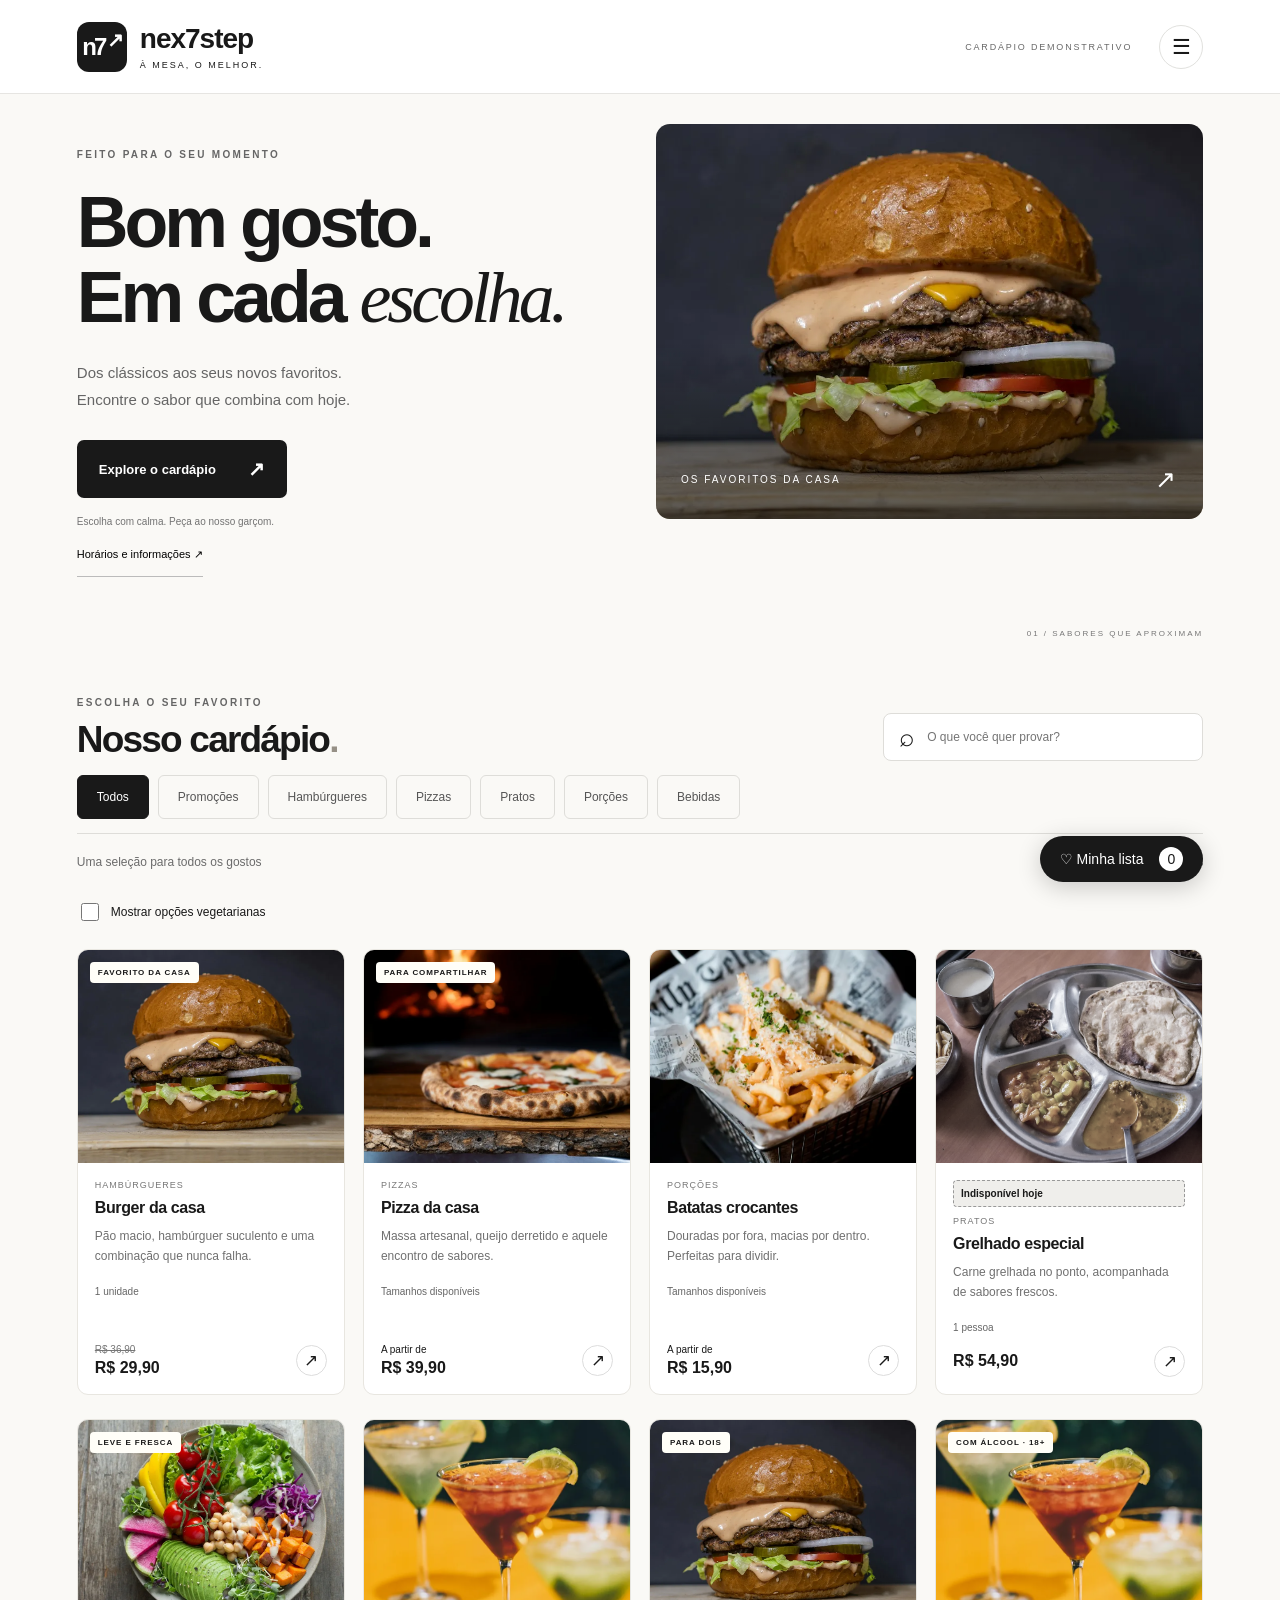
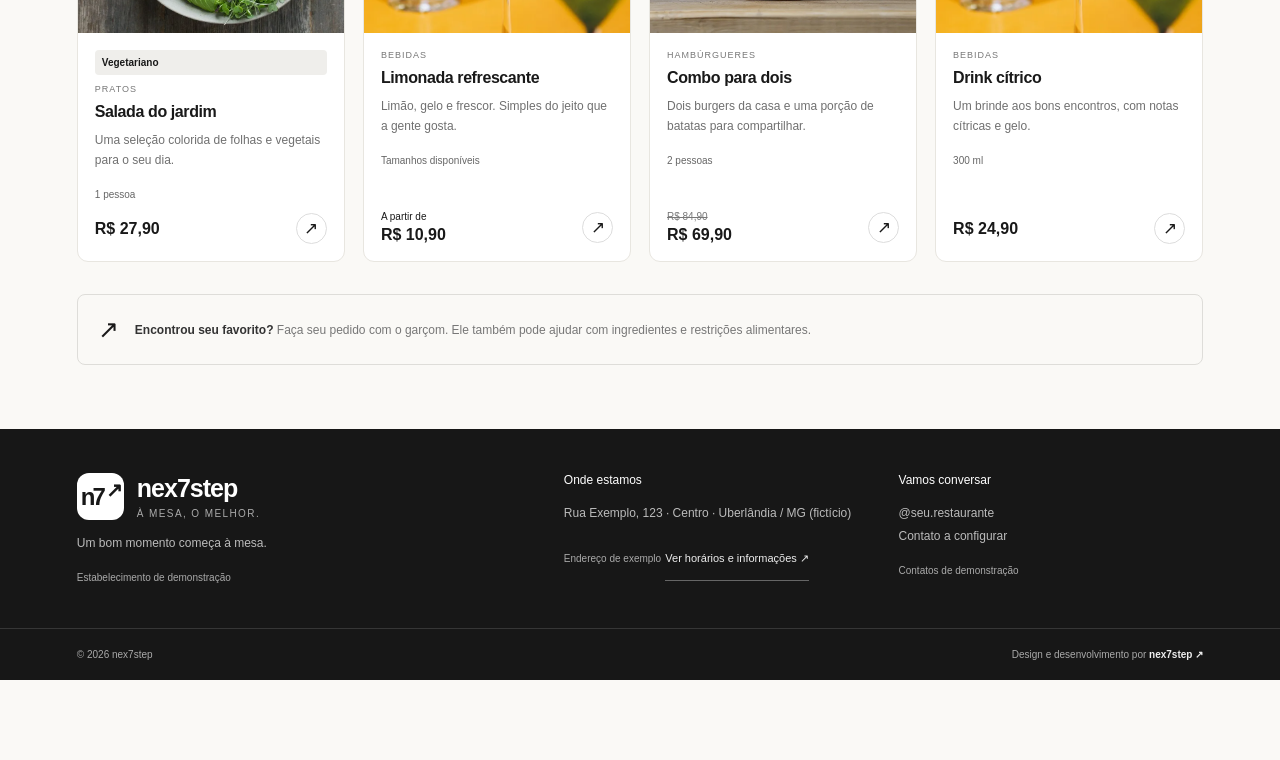
==== public/pages/index.html @ 078c0265 "add" ====
<!doctype html>
<html lang="pt-BR">
  <head>
    <meta charset="UTF-8" />
    <meta http-equiv="Content-Security-Policy" content="default-src 'self'; script-src 'self'; style-src 'self'; img-src 'self' data:; connect-src 'none'; object-src 'none'; base-uri 'none'; form-action 'none'">
    <meta name="referrer" content="no-referrer">
    <meta name="viewport" content="width=device-width,initial-scale=1" />
    <meta name="theme-color" content="#171717" />
    <meta
      name="description"
      content="Explore o cardápio demonstrativo nex7step: pratos, pizzas, porções e bebidas."
    />
    <title>nex7step · Cardápio</title>
    <link rel="stylesheet" href="../css/style.css" />
    <script defer src="../js/config.js"></script>
    <script defer src="../js/produtos.js"></script>
    <script defer src="../js/seguranca.js"></script>
    <script defer src="../js/app.js"></script>
    <script defer src="../js/melhorias.js"></script>
  </head>
  <body>
    <a class="skip" href="#cardapio">Ir para o cardápio</a>
    <header>
      <a class="brand" href="#" aria-label="nex7step, início"
        ><span class="logo">n7<span>↗</span></span
        ><span>nex7step<small>À MESA, O MELHOR.</small></span></a
      >
      <div class="head-right">
        <span class="demo">CARDÁPIO DEMONSTRATIVO</span
        ><button
          id="menu-toggle"
          class="icon-button"
          aria-label="Abrir menu"
          aria-controls="navigation"
          aria-expanded="false"
        >
          ☰
        </button>
      </div>
      <nav id="navigation" hidden>
        <a href="#cardapio">Explorar cardápio</a
        ><a href="#informacoes">Informações e contato</a
        ><button id="about">Sobre este cardápio</button>
      </nav>
    </header>
    <main>
      <section class="hero">
        <div class="hero-copy">
          <span class="eyebrow">FEITO PARA O SEU MOMENTO</span>
          <h1>
            Bom gosto.<br />
            Em cada <em>escolha.</em>
          </h1>
          <p>
            Dos clássicos aos seus novos favoritos.<br /> Encontre o sabor que
            combina com hoje.
          </p>
          <a class="primary" href="#cardapio"
            >Explore o cardápio <span>↗</span></a
          ><span class="hero-note"
            >Escolha com calma. Peça ao nosso garçom.</span
          >
        </div>
        <div class="hero-photo">
          <img
            src="../assets/burger.webp"
            alt="Hambúrguer artesanal com queijo, vegetais e pão de gergelim"
            fetchpriority="high"
          /><span class="photo-label">OS FAVORITOS DA CASA <span>↗</span></span>
        </div>
        <div class="hero-number">01 / SABORES QUE APROXIMAM</div>
      </section>
      <section id="cardapio" class="catalog">
        <div class="catalog-head">
          <div>
            <span class="eyebrow">ESCOLHA O SEU FAVORITO</span>
            <h2>Nosso cardápio<span>.</span></h2>
          </div>
          <label class="search"
            ><span aria-hidden="true">⌕</span
            ><input
              id="search"
              type="search"
              placeholder="O que você quer provar?"
              aria-label="Buscar produtos"
          /></label>
        </div>
        <nav
          class="categories"
          aria-label="Categorias de produtos"
          id="categories"
        ></nav>
        <div id="drink-filters" class="subfilters" hidden>
          <button data-drink="all" aria-pressed="true">Todas as bebidas</button
          ><button data-drink="sem" aria-pressed="false">Sem álcool</button
          ><button data-drink="com" aria-pressed="false">Com álcool</button>
        </div>
        <div class="results-heading">
          <p id="result-title">Uma seleção para todos os gostos</p>
          <span id="result-count" aria-live="polite"></span>
        </div>
        <label class="diet-filter"><input type="checkbox" id="vegetarian"> Mostrar opções vegetarianas</label>
        <div id="products" class="products"></div>
        <div id="empty" hidden>
          <h3>Nenhum sabor por aqui.</h3>
          <p>Tente outro nome ou explore todas as categorias.</p>
          <button id="reset" class="primary">Limpar filtros</button>
        </div>
        <div class="service-note">
          <span>↗</span>
          <p>
            <strong>Encontrou seu favorito?</strong> Faça seu pedido com o
            garçom. Ele também pode ajudar com ingredientes e restrições
            alimentares.
          </p>
        </div>
      </section>
    </main>
    <footer id="informacoes">
      <div class="footer-top">
        <div>
          <a class="brand footer-brand" href="#"
            ><span class="logo">n7<span>↗</span></span
            ><span
              >nex7step<small>SABORES. ENCONTROS. BONS MOMENTOS.</small></span
            ></a
          >
          <p>Um bom momento começa à mesa.</p>
          <span class="demo-label">Estabelecimento de demonstração</span>
        </div>
        <div>
          <h3>Onde estamos</h3>
          <p>Endereço do restaurante<br />Bairro · Cidade / UF</p>
          <small>Endereço a configurar</small>
        </div>
        <div>
          <h3>Vamos conversar</h3>
          <p>Instagram · @seu.restaurante<br />WhatsApp · a configurar</p>
          <small>Contatos de demonstração</small>
        </div>
      </div>
      <div class="footer-bottom">
        <span>© <span id="year"></span> nex7step</span
        ><span>Design e desenvolvimento por <strong>nex7step ↗</strong></span>
      </div>
    </footer>
    <dialog id="product-dialog" aria-labelledby="modal-title">
      <button class="close icon-button" aria-label="Fechar detalhes">×</button>
      <div id="modal-content"></div>
    </dialog>
    <dialog id="about-dialog" aria-labelledby="about-title">
      <button class="close icon-button" aria-label="Fechar informações">
        ×
      </button>
      <div class="about-copy">
        <span class="eyebrow">NEX7STEP</span>
        <h2 id="about-title">Seu próximo favorito<br />começa aqui.</h2>
        <p>
          Este é um cardápio demonstrativo. Produtos, preços, ingredientes e
          contatos são exemplos e devem ser adaptados ao estabelecimento.
        </p>
        <p>
          Consulte os detalhes de cada produto e faça seu pedido com o garçom.
        </p>
      </div>
    </dialog>
    <button id="open-list" class="list-fab" aria-label="Abrir minha lista">♡ Minha lista <span id="list-count">0</span></button>
    <div id="announcement" class="toast" role="status" aria-live="polite"></div>
    <dialog id="list-dialog" aria-labelledby="list-title"><button class="close icon-button" aria-label="Fechar lista">×</button><div class="about-copy"><span class="eyebrow">SUAS ESCOLHAS</span><h2 id="list-title">Para pedir ao garçom</h2><p>Esta lista não envia pedidos. Mostre suas escolhas ao garçom para confirmar.</p><div id="list-items"></div><p id="list-total"></p><button id="clear-list" class="secondary">Limpar lista</button><p class="fineprint">Valores estimados, sem taxa de serviço. Disponibilidade e preços devem ser confirmados com a equipe.</p></div></dialog>
    <dialog id="zoom-dialog" aria-labelledby="zoom-title"><button class="close icon-button" aria-label="Fechar foto ampliada">×</button><h2 id="zoom-title" class="sr-only">Foto ampliada do produto</h2><img id="zoom-image" alt=""></dialog>
    <noscript
      ><p>
        Ative o JavaScript para visualizar os produtos e seus detalhes.
      </p></noscript
    >
  </body>
</html>
---- public/css/style.css ----
*{box-sizing:border-box}html{scroll-behavior:smooth;scroll-padding-top:100px}body{margin:0;background:#faf9f6;color:#191919;font-family:Arial,Helvetica,sans-serif;font-size:15px}button,input,a{-webkit-tap-highlight-color:transparent}button,input{font:inherit}button,a{touch-action:manipulation}button{cursor:pointer}a{color:inherit;text-decoration:none}button:focus-visible,a:focus-visible,input:focus-visible{outline:3px solid #88764e;outline-offset:4px}[hidden]{display:none!important}header{height:94px;padding:0 6%;display:flex;align-items:center;justify-content:space-between;background:#fff;border-bottom:1px solid #e6e5e2;position:relative;z-index:5}.brand{display:flex;align-items:center;gap:13px;font-weight:800;font-size:26px;letter-spacing:-1px}.logo{background:#191919;color:white;width:47px;height:47px;display:flex;align-items:center;justify-content:center;font-size:24px;border-radius:12px;letter-spacing:-3px}.logo span{font-size:20px;margin-top:-13px;margin-left:3px}.brand small{display:block;font-size:8px;letter-spacing:2px;margin-top:5px;font-weight:500}.head-right{display:flex;align-items:center;gap:27px}.demo{font-size:9px;letter-spacing:1.8px;color:#686868}.icon-button{border:1px solid #e1e1de;background:#fff;border-radius:50%;height:44px;width:44px;font-size:21px;color:#191919}#navigation{position:absolute;right:6%;top:80px;background:#fff;padding:14px;border:1px solid #ddd;box-shadow:0 12px 35px #0001;border-radius:12px;min-width:240px}#navigation a,#navigation button{display:block;padding:13px;text-align:left;border:0;background:none;width:100%;font-size:14px}#navigation a:hover,#navigation button:hover{background:#f4f4f1;border-radius:6px}.hero{max-width:1400px;margin:auto;padding:46px 6% 36px;display:grid;grid-template-columns:1fr 1fr;gap:32px;position:relative}.hero-copy{align-self:center;padding:20px 0}.eyebrow{font-size:10px;font-weight:700;letter-spacing:2.3px;color:#666}.hero h1{font-size:clamp(45px,5.6vw,78px);line-height:1.04;letter-spacing:-4px;margin:24px 0}.hero h1 em{font-family:Georgia,serif;font-weight:400}.hero p{color:#656565;line-height:1.8;font-size:15px;margin-bottom:27px}.primary{display:inline-flex;align-items:center;justify-content:space-between;gap:32px;background:#191919;color:#fff;border:none;border-radius:7px;padding:17px 22px;font-size:13px;font-weight:600}.primary span{font-size:20px}.hero-note{display:block;font-size:10px;margin-top:18px;color:#737373}.hero-photo{height:410px;border-radius:14px;overflow:hidden;position:relative;background:#ddd}.hero-photo img{height:100%;width:100%;object-fit:cover}.hero-photo:after{content:'';position:absolute;inset:55% 0 0;background:linear-gradient(transparent,#0009)}.photo-label{position:absolute;bottom:25px;left:25px;right:25px;color:#fff;font-size:10px;letter-spacing:2px;z-index:1;display:flex;justify-content:space-between;align-items:center}.photo-label span{font-size:25px}.hero-number{grid-column:1/-1;text-align:right;font-size:8px;letter-spacing:2px;color:#777}.catalog{max-width:1400px;margin:auto;padding:32px 6% 64px}.catalog-head{display:flex;align-items:end;justify-content:space-between;gap:22px}h2{font-size:37px;letter-spacing:-1.8px;margin:10px 0 0}h2 span{color:#969086}.search{display:flex;align-items:center;gap:10px;border:1px solid #deddd9;padding:0 15px;border-radius:8px;background:white;width:320px;height:48px}.search span{font-size:26px}.search input{min-width:0;width:100%;border:0;outline:none;background:none;font-size:12px}.categories{display:flex;gap:9px;overflow-x:auto;padding:28px 0 22px;scrollbar-width:none;border-bottom:1px solid #deddd9}.categories::-webkit-scrollbar{display:none}.categories button,.subfilters button{border:1px solid #deddd9;background:transparent;padding:12px 19px;border-radius:6px;white-space:nowrap;font-size:12px;color:#555;min-height:44px}.categories button[aria-pressed=true]{background:#191919;border-color:#191919;color:white}.subfilters{display:flex;gap:8px;overflow:auto;padding-top:16px}.subfilters button{padding:8px 13px;font-size:11px}.subfilters button[aria-pressed=true]{background:#e8e6e0;color:#171717}.results-heading{display:flex;justify-content:space-between;align-items:center;padding:21px 0;font-size:12px;color:#6b6b6b}.results-heading p{margin:0}.results-heading span{font-size:10px;white-space:nowrap}.products{display:grid;grid-template-columns:repeat(4,minmax(0,1fr));gap:24px 18px}.product{background:#fff;border:1px solid #e8e6e0;border-radius:11px;overflow:hidden;display:flex;flex-direction:column;text-align:left;padding:0;transition:transform .2s,box-shadow .2s;color:#191919}.product:hover{transform:translateY(-4px);box-shadow:0 10px 25px #0000000b}.product-photo{position:relative;width:100%;aspect-ratio:1.25;overflow:hidden;background:#ddd}.product img{width:100%;height:100%;object-fit:cover;transition:transform .3s}.product:hover img{transform:scale(1.045)}.badge{position:absolute;left:12px;top:12px;background:#fffef8;padding:6px 8px;border-radius:4px;font-size:7px;font-weight:700;letter-spacing:.9px}.product-copy{padding:17px;display:flex;flex-direction:column;flex:1;width:100%}.product-category{font-size:8px;letter-spacing:1px;text-transform:uppercase;color:#777}.product h3{font-size:16px;letter-spacing:-.4px;margin:9px 0}.product p{font-size:11px;color:#707070;line-height:1.7;margin:0 0 19px}.price-line{display:flex;align-items:center;justify-content:space-between;gap:5px;margin-top:auto}.price{font-size:16px;font-weight:700}.old-price{display:block;font-size:10px;color:#777;font-weight:400;margin-bottom:4px}.card-arrow{border:1px solid #ddd;border-radius:50%;width:31px;height:31px;display:grid;place-items:center;font-size:17px}.service-note{margin-top:32px;border:1px solid #deddd9;border-radius:8px;padding:20px;display:flex;align-items:center;gap:16px}.service-note>span{font-size:25px}.service-note p{font-size:12px;color:#777;line-height:1.7;margin:0}.service-note strong{color:#333}.footer-top{padding:44px 6%;display:grid;grid-template-columns:1.5fr 1fr 1fr;gap:30px;background:#171717;color:white}.footer-brand .logo{background:#fff;color:#171717}.footer-brand{font-size:25px}.footer-brand small{font-size:6px;letter-spacing:1.4px}.footer-top p{color:#bbb;font-size:12px;line-height:1.9}.footer-top h3{font-size:12px;font-weight:500;margin:0 0 15px}.footer-top small,.demo-label{font-size:10px;color:#aaa}.footer-bottom{background:#171717;border-top:1px solid #363636;color:#aaa;padding:20px 6%;display:flex;justify-content:space-between;font-size:10px}.footer-bottom strong{color:#eee}dialog{border:0;padding:0;border-radius:16px;max-width:800px;width:calc(100% - 40px);max-height:90dvh;overflow:auto;background:#faf9f6;color:#191919}dialog::backdrop{background:#0009;backdrop-filter:blur(5px)}.close{position:absolute;right:14px;top:14px;z-index:2;font-size:28px;box-shadow:0 2px 12px #0002}.modal-layout{display:grid;grid-template-columns:1fr 1fr}.modal-photo{width:100%;height:100%;min-height:470px;object-fit:cover}.modal-copy{padding:50px 28px 28px}.modal-copy h2{font-size:31px;margin:12px 0 18px}.modal-copy p{font-size:13px;color:#666;line-height:1.8}.modal-copy h3{font-size:12px;margin-top:25px}.modal-meta{display:flex;gap:8px;margin:20px 0}.modal-meta span{padding:8px;background:#eeece7;border-radius:5px;font-size:10px}.modal-copy .price{font-size:26px}.allergens{border-top:1px solid #ddd;padding-top:15px;font-size:11px!important}.modal-note{background:#eceae4;padding:13px;border-radius:6px;font-size:11px!important}.about-copy{padding:55px 30px 35px}.about-copy p{line-height:1.8;color:#666}#empty{text-align:center;padding:50px 10px}#empty p{color:#666}.skip{position:absolute;left:10px;top:-80px;background:#fff;padding:15px;z-index:20}.skip:focus{top:10px}body.modal-open{overflow:hidden}@media(min-width:1500px){header{padding-left:calc((100% - 1232px)/2);padding-right:calc((100% - 1232px)/2)}}@media(max-width:1000px){.products{grid-template-columns:repeat(3,minmax(0,1fr))}.hero-photo{height:350px}.hero h1{letter-spacing:-2.5px}.hero{gap:24px}}@media(max-width:650px){html{scroll-padding-top:15px}header{height:76px;padding:0 6%}.brand{font-size:23px;gap:10px}.logo{width:40px;height:40px;border-radius:10px}.brand small{font-size:6px;letter-spacing:1.8px}.demo{display:none}#navigation{top:65px}.hero{padding-top:27px;grid-template-columns:1fr;gap:18px}.hero-copy{padding:0}.eyebrow{font-size:8px;letter-spacing:1.8px}.hero h1{font-size:48px;line-height:1.03;margin:15px 0;letter-spacing:-2px}.hero h1 br{display:none}.hero p{font-size:12px;line-height:1.65;margin:0 0 18px;max-width:280px}.hero .primary{font-size:11px;padding:12px 17px}.hero-note{font-size:9px;margin-top:12px}.hero-photo{height:205px;border-radius:10px}.hero-photo img{object-position:50% 55%}.photo-label{bottom:17px;left:18px;right:18px;font-size:8px}.hero-number{font-size:7px;margin-top:-5px}.catalog{padding-top:12px;padding-bottom:35px}.catalog-head{display:block}h2{font-size:31px;margin-top:7px;letter-spacing:-1px}.search{margin-top:21px;width:100%;height:45px}.categories{padding-top:19px;padding-bottom:16px;margin-right:-6.8%;padding-right:6.8%}.categories button{padding:10px 14px;font-size:11px}.results-heading{padding:18px 0;font-size:10px}.results-heading span{font-size:9px}.products{grid-template-columns:repeat(2,minmax(0,1fr));gap:13px 11px}.product-photo{aspect-ratio:1.08}.product-copy{padding:12px}.product h3{font-size:13px;line-height:1.3;margin:7px 0}.product p{font-size:10px;line-height:1.55;margin-bottom:14px}.product-category{font-size:6px;letter-spacing:.7px}.badge{left:7px;top:7px;padding:5px 6px;font-size:6px;letter-spacing:.4px}.price{font-size:14px}.old-price{font-size:9px}.card-arrow{width:26px;height:26px;font-size:15px;flex-shrink:0}.service-note{padding:15px;gap:12px;margin-top:22px}.service-note p{font-size:10px}.footer-top{grid-template-columns:1fr 1fr;padding:30px 6%;gap:27px 18px}.footer-top>div:first-child{grid-column:1/-1}.footer-top p{font-size:11px}.footer-top h3{font-size:11px}.footer-bottom{gap:15px;flex-wrap:wrap;font-size:9px}dialog{width:100%;max-width:none;margin:auto 0 0;border-radius:20px 20px 0 0;max-height:94dvh}.modal-layout{grid-template-columns:1fr}.modal-photo{height:235px;min-height:0}.modal-copy{padding:24px}.modal-copy h2{font-size:28px}.modal-meta{margin:15px 0}.about-copy h2{font-size:28px}}@media(prefers-reduced-motion:reduce){html{scroll-behavior:auto}*{transition:none!important}}/* V2: personalização, lista e leitura em telas pequenas */
:root{--page-bg:#faf9f6;--ink:#191919;--accent:#191919}body{background:var(--page-bg);color:var(--ink);padding-bottom:80px}.primary,.logo,.list-fab,.categories button[aria-pressed=true]{background:var(--accent);color:#fff}.categories{position:sticky;top:0;z-index:4;background:var(--page-bg);padding-top:14px;padding-bottom:14px}.diet-filter{display:flex;align-items:center;gap:9px;font-size:12px;min-height:44px;margin-bottom:15px}.diet-filter input{width:18px;height:18px;accent-color:var(--accent)}.portion{font-size:10px;color:#666;margin:0 0 13px}.price small{display:block;font-size:10px;font-weight:400;margin-bottom:4px}.unavailable,.vegetarian-tag{display:inline-block;font-size:10px;font-weight:600;line-height:1.5;border-radius:4px;padding:5px 7px;background:#efeeeb;margin-bottom:9px}.unavailable{border:1px dashed #999}.product:has(.unavailable) .product-photo{filter:grayscale(.7)}.restaurant-info{border:0;border-bottom:1px solid #bbb;background:none;padding:10px 0;font-size:11px;margin-top:6px;min-height:44px}.list-fab{position:fixed;bottom:18px;right:6%;z-index:7;border:0;padding:15px 20px;border-radius:30px;box-shadow:0 5px 25px #0003;font-size:14px}.list-fab span{background:white;color:#171717;padding:4px 8px;border-radius:30px;margin-left:12px}.choice-block{border-top:1px solid #ddd;padding-top:18px;margin-top:16px}.choice-block>label{display:block;font-size:12px;font-weight:700;margin-bottom:8px}.choice-block select{width:100%;font:inherit;font-size:13px;border:1px solid #ccc;border-radius:6px;padding:13px 10px;background:#fff;color:#191919;min-height:46px}.choice-actions{display:flex;gap:10px;margin:14px 0;align-items:end}.choice-actions label{font-size:10px;width:80px}.choice-actions input{display:block;width:100%;margin-top:6px;padding:11px;border:1px solid #ccc;border-radius:6px;min-height:45px}.choice-actions .primary{flex:1;justify-content:center;padding:14px 9px;font-size:12px;min-height:46px}.primary:disabled{background:#e3e1db;color:#555;cursor:not-allowed}.fineprint{font-size:11px!important;color:#777;line-height:1.6}.modal-layout{position:relative}.enlarge{position:absolute;left:15px;top:15px;min-height:44px;padding:10px 13px;border:0;border-radius:25px;background:#fff;color:#222;box-shadow:0 2px 12px #0002;font-size:12px}.modal-photo{max-height:750px}.modal-copy{overflow-wrap:anywhere}.modal-copy .modal-meta{flex-wrap:wrap}.modal-copy .price{display:block}#zoom-dialog{max-width:1100px;background:#151515}#zoom-image{display:block;width:100%;max-height:90dvh;object-fit:contain}.sr-only{position:absolute;width:1px;height:1px;padding:0;overflow:hidden;clip:rect(0,0,0,0);white-space:nowrap}.list-item{display:grid;grid-template-columns:80px 1fr;gap:15px;border-bottom:1px solid #ddd;padding:20px 0}.list-item img{width:80px;height:80px;object-fit:cover;border-radius:8px}.list-item h3{font-size:16px;margin:0}.list-item p{font-size:12px;margin:6px 0}.list-item strong{font-size:14px}.quantity-actions{display:flex;gap:9px;align-items:center;margin-top:12px;flex-wrap:wrap}.quantity-actions button,.secondary{border:1px solid #ccc;background:#fff;color:#222;border-radius:6px;min-width:44px;min-height:44px;padding:9px 12px}.quantity-actions .remove-choice{font-size:11px;border:0;background:none;text-decoration:underline}.empty-list{text-align:center;padding:35px 0}.empty-list>span{font-size:40px}.empty-list h3{font-size:18px}#list-total{font-size:16px;font-weight:bold}.toast{position:fixed;bottom:85px;left:50%;transform:translateX(-50%);background:#202020;color:#fff;padding:14px 20px;border-radius:10px;z-index:30;font-size:13px;width:max-content;max-width:90vw;opacity:0;pointer-events:none}.toast.visible{opacity:1}.custom-logo{width:46px;height:46px;object-fit:contain}.hours{padding:0;list-style:none;font-size:14px;color:#555;line-height:2}.about-copy h3{font-size:14px;margin-top:24px}.info-demo{padding:12px;background:#eeece6;border-radius:6px;font-size:12px}.footer-info{border:0;border-bottom:1px solid #666;background:none;color:#eee;font-size:11px;padding:10px 0;min-height:44px}.footer-top a:not(.brand){text-decoration:underline;text-underline-offset:4px}.about-copy a{text-decoration:underline;line-height:2}.product p{font-size:12px}.product-category{font-size:9px}.badge{font-size:8px}.hero{padding-top:30px;padding-bottom:22px}.hero-photo{height:340px}.hero h1{font-size:clamp(42px,5vw,65px)}@media(max-width:650px){.hero{grid-template-columns:1fr 105px;gap:12px;padding-top:22px;padding-bottom:16px;align-items:center}.hero h1{font-size:30px;letter-spacing:-1px;line-height:1.12;margin:10px 0}.hero h1 br{display:none}.hero p{font-size:11px;margin-bottom:10px}.hero p br{display:none}.hero .primary,.hero-note,.hero-number,.photo-label{display:none}.hero-photo{height:155px;border-radius:9px}.hero-photo img{object-position:48% 50%}.hero .eyebrow{font-size:7px;letter-spacing:1px}.restaurant-info{font-size:10px;margin:0;padding:6px 0}.catalog{padding-top:15px}.categories{margin-left:-6.8%;margin-right:-6.8%;padding-left:6.8%;padding-right:6.8%;width:113.6%}.product p{font-size:12px}.product h3{font-size:15px}.product-category{font-size:8px}.badge{font-size:7px}.portion{font-size:10px}.products{gap:14px 10px}.product-copy{padding:12px}.price{font-size:15px}.list-fab{right:5%;bottom:15px;font-size:13px}.modal-photo{height:230px;max-height:none}.choice-actions .primary{font-size:12px}.modal-copy{padding:24px}.modal-copy p{font-size:14px}.list-item{grid-template-columns:64px 1fr;gap:12px}.list-item img{height:64px;width:64px}#zoom-dialog{margin:auto;width:100%;border-radius:0}.service-note p{font-size:12px}.footer-top p{font-size:12px}}@media(max-width:350px){.hero{grid-template-columns:1fr 85px}.hero h1{font-size:26px}.hero-photo{height:140px}.choice-actions{flex-wrap:wrap}.choice-actions .primary{min-width:170px}.products{gap:9px}.product-copy{padding:10px}}

/* V3 — pequeno aumento no desktop; mantém o layout mobile. */
@media(min-width:901px){
 .hero-photo{height:395px}
 .hero h1{font-size:clamp(48px,5.6vw,74px)}
 header .brand{font-size:28px}
 header .logo,header .custom-logo{width:50px;height:50px}
 header .brand small{font-size:9px}
}
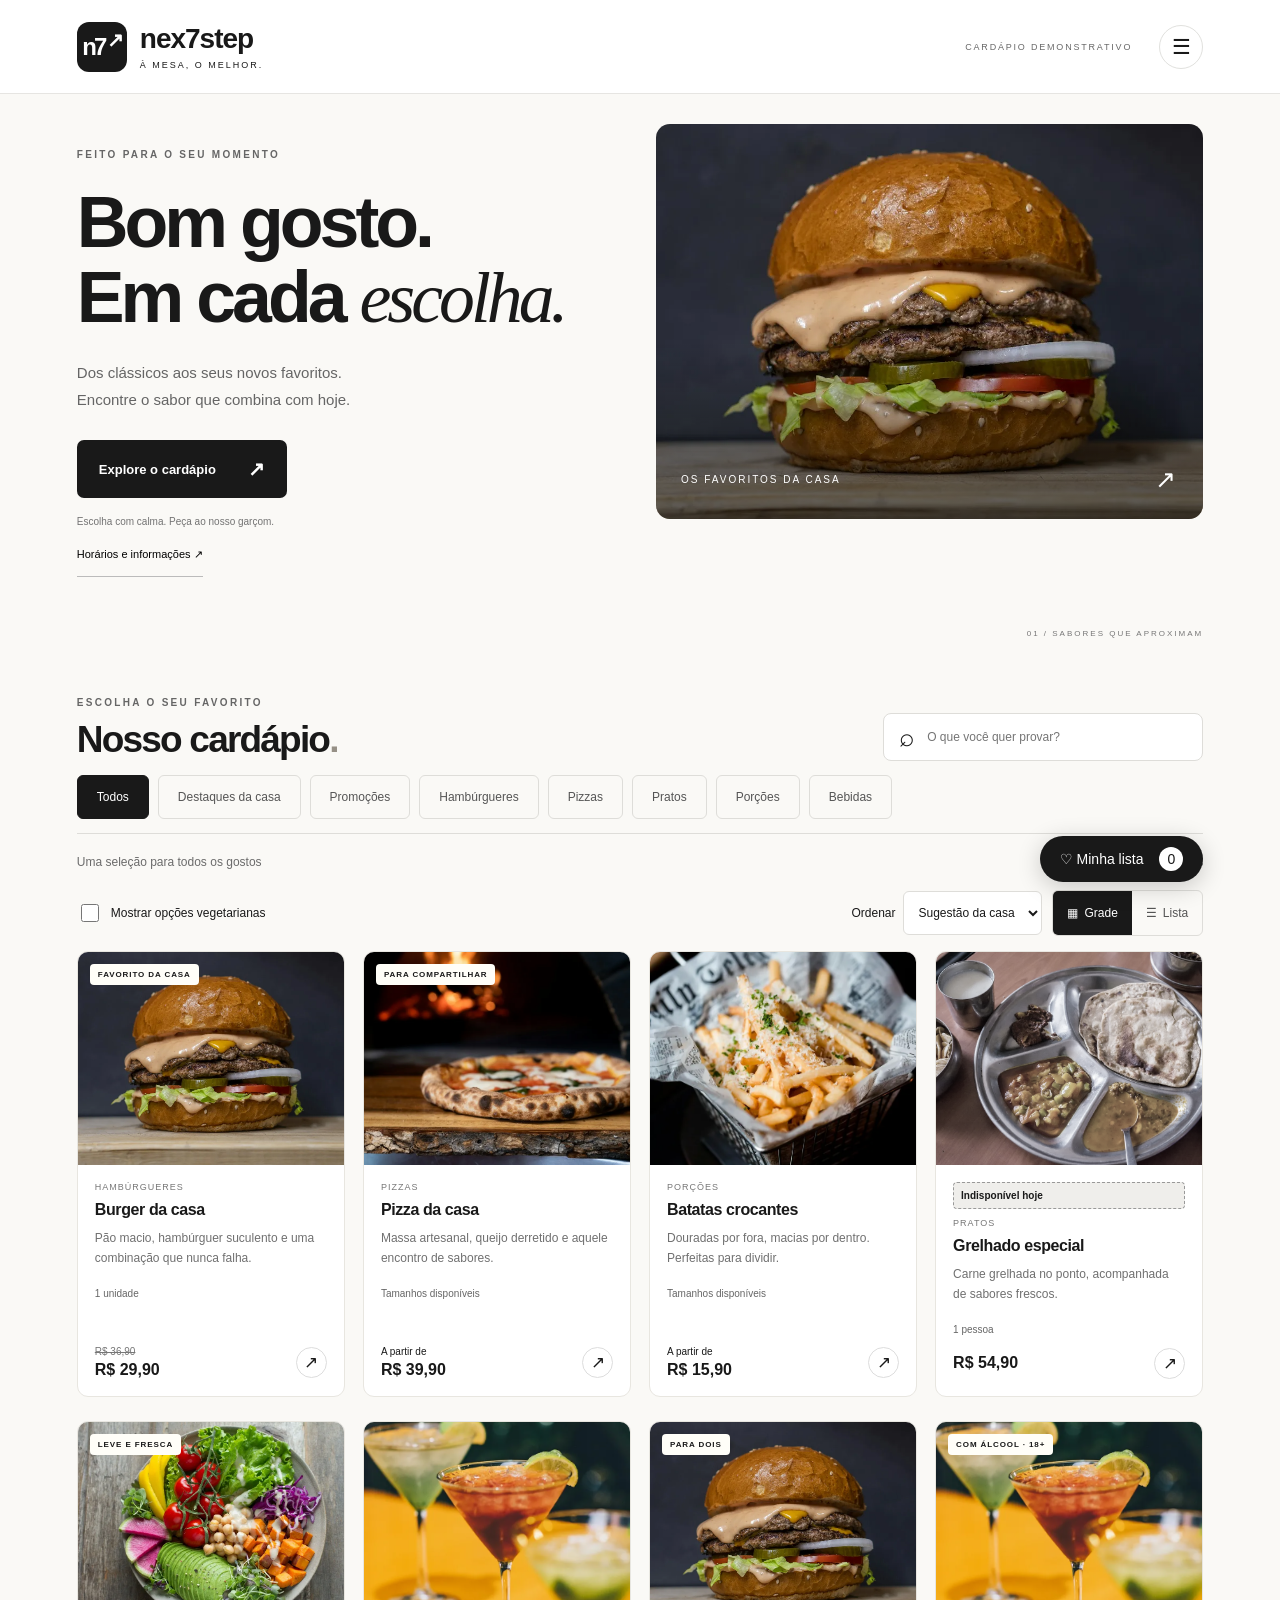
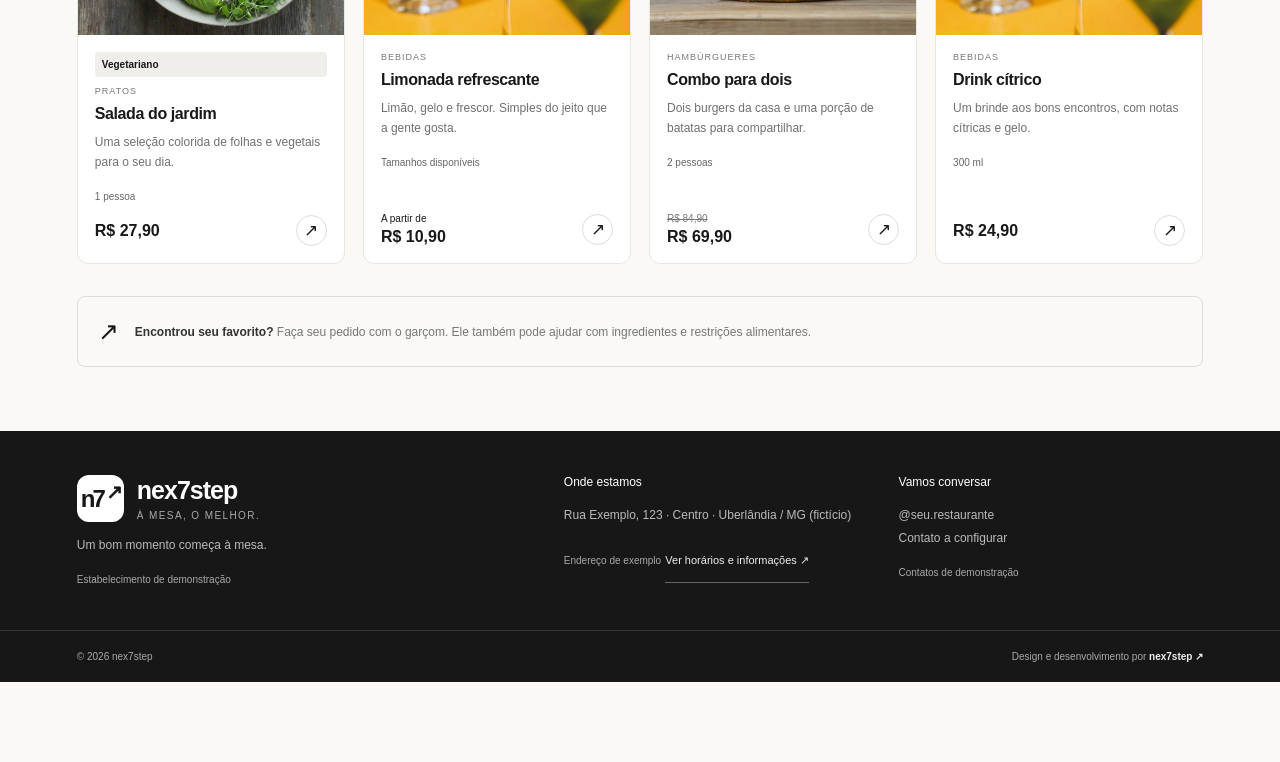
==== commit c67e9120: "Adiciona grade/lista, ordenação por preço, destaques e galeria - Alternância grade/lista com a prefe" ====
--- a/public/pages/index.html
+++ b/public/pages/index.html
@@ -2,8 +2,11 @@
 <html lang="pt-BR">
   <head>
     <meta charset="UTF-8" />
-    <meta http-equiv="Content-Security-Policy" content="default-src 'self'; script-src 'self'; style-src 'self'; img-src 'self' data:; connect-src 'none'; object-src 'none'; base-uri 'none'; form-action 'none'">
-    <meta name="referrer" content="no-referrer">
+    <meta
+      http-equiv="Content-Security-Policy"
+      content="default-src 'self'; script-src 'self'; style-src 'self'; img-src 'self' data:; connect-src 'none'; object-src 'none'; base-uri 'none'; form-action 'none'"
+    />
+    <meta name="referrer" content="no-referrer" />
     <meta name="viewport" content="width=device-width,initial-scale=1" />
     <meta name="theme-color" content="#171717" />
     <meta
@@ -52,8 +55,8 @@
             Em cada <em>escolha.</em>
           </h1>
           <p>
-            Dos clássicos aos seus novos favoritos.<br /> Encontre o sabor que
-            combina com hoje.
+            Dos clássicos aos seus novos favoritos.<br />
+            Encontre o sabor que combina com hoje.
           </p>
           <a class="primary" href="#cardapio"
             >Explore o cardápio <span>↗</span></a
@@ -99,7 +102,35 @@
           <p id="result-title">Uma seleção para todos os gostos</p>
           <span id="result-count" aria-live="polite"></span>
         </div>
-        <label class="diet-filter"><input type="checkbox" id="vegetarian"> Mostrar opções vegetarianas</label>
+        <div class="catalog-tools">
+          <label class="diet-filter"
+            ><input type="checkbox" id="vegetarian" /> Mostrar opções
+            vegetarianas</label
+          >
+          <div class="catalog-controls">
+            <label class="sort"
+              ><span class="compact-label">Ordenar</span>
+              <select id="sort">
+                <option value="casa">Sugestão da casa</option>
+                <option value="menor">Menor preço</option>
+                <option value="maior">Maior preço</option>
+              </select></label
+            >
+            <div
+              class="view-toggle"
+              role="group"
+              aria-label="Modo de visualização"
+            >
+              <button data-view="grade" aria-pressed="true">
+                <span aria-hidden="true">▦</span>
+                <span class="compact-label">Grade</span></button
+              ><button data-view="lista" aria-pressed="false">
+                <span aria-hidden="true">☰</span>
+                <span class="compact-label">Lista</span>
+              </button>
+            </div>
+          </div>
+        </div>
         <div id="products" class="products"></div>
         <div id="empty" hidden>
           <h3>Nenhum sabor por aqui.</h3>
@@ -164,14 +195,47 @@
         </p>
       </div>
     </dialog>
-    <button id="open-list" class="list-fab" aria-label="Abrir minha lista">♡ Minha lista <span id="list-count">0</span></button>
+    <button id="open-list" class="list-fab" aria-label="Abrir minha lista">
+      ♡ Minha lista <span id="list-count">0</span>
+    </button>
     <div id="announcement" class="toast" role="status" aria-live="polite"></div>
-    <dialog id="list-dialog" aria-labelledby="list-title"><button class="close icon-button" aria-label="Fechar lista">×</button><div class="about-copy"><span class="eyebrow">SUAS ESCOLHAS</span><h2 id="list-title">Para pedir ao garçom</h2><p>Esta lista não envia pedidos. Mostre suas escolhas ao garçom para confirmar.</p><div id="list-items"></div><p id="list-total"></p><button id="clear-list" class="secondary">Limpar lista</button><p class="fineprint">Valores estimados, sem taxa de serviço. Disponibilidade e preços devem ser confirmados com a equipe.</p></div></dialog>
-    <dialog id="zoom-dialog" aria-labelledby="zoom-title"><button class="close icon-button" aria-label="Fechar foto ampliada">×</button><h2 id="zoom-title" class="sr-only">Foto ampliada do produto</h2><img id="zoom-image" alt=""></dialog>
+    <dialog id="list-dialog" aria-labelledby="list-title">
+      <button class="close icon-button" aria-label="Fechar lista">×</button>
+      <div class="about-copy">
+        <span class="eyebrow">SUAS ESCOLHAS</span>
+        <h2 id="list-title">Para pedir ao garçom</h2>
+        <p>
+          Esta lista não envia pedidos. Mostre suas escolhas ao garçom para
+          confirmar.
+        </p>
+        <div id="list-items"></div>
+        <p id="list-total"></p>
+        <button id="clear-list" class="secondary">Limpar lista</button>
+        <p class="fineprint">
+          Valores estimados, sem taxa de serviço. Disponibilidade e preços devem
+          ser confirmados com a equipe.
+        </p>
+      </div>
+    </dialog>
+    <dialog id="zoom-dialog" aria-labelledby="zoom-title">
+      <button class="close icon-button" aria-label="Fechar foto ampliada">
+        ×
+      </button>
+      <h2 id="zoom-title" class="sr-only">Foto ampliada do produto</h2>
+      <img id="zoom-image" alt="" />
+      <div class="zoom-nav" hidden>
+        <button id="zoom-prev" class="icon-button" aria-label="Foto anterior">
+          ‹</button
+        ><span id="zoom-counter" aria-live="polite"></span
+        ><button id="zoom-next" class="icon-button" aria-label="Próxima foto">
+          ›
+        </button>
+      </div>
+    </dialog>
     <noscript
       ><p>
         Ative o JavaScript para visualizar os produtos e seus detalhes.
       </p></noscript
     >
   </body>
-</html>+</html>
--- a/public/css/style.css
+++ b/public/css/style.css
@@ -1,11 +1,1434 @@
-*{box-sizing:border-box}html{scroll-behavior:smooth;scroll-padding-top:100px}body{margin:0;background:#faf9f6;color:#191919;font-family:Arial,Helvetica,sans-serif;font-size:15px}button,input,a{-webkit-tap-highlight-color:transparent}button,input{font:inherit}button,a{touch-action:manipulation}button{cursor:pointer}a{color:inherit;text-decoration:none}button:focus-visible,a:focus-visible,input:focus-visible{outline:3px solid #88764e;outline-offset:4px}[hidden]{display:none!important}header{height:94px;padding:0 6%;display:flex;align-items:center;justify-content:space-between;background:#fff;border-bottom:1px solid #e6e5e2;position:relative;z-index:5}.brand{display:flex;align-items:center;gap:13px;font-weight:800;font-size:26px;letter-spacing:-1px}.logo{background:#191919;color:white;width:47px;height:47px;display:flex;align-items:center;justify-content:center;font-size:24px;border-radius:12px;letter-spacing:-3px}.logo span{font-size:20px;margin-top:-13px;margin-left:3px}.brand small{display:block;font-size:8px;letter-spacing:2px;margin-top:5px;font-weight:500}.head-right{display:flex;align-items:center;gap:27px}.demo{font-size:9px;letter-spacing:1.8px;color:#686868}.icon-button{border:1px solid #e1e1de;background:#fff;border-radius:50%;height:44px;width:44px;font-size:21px;color:#191919}#navigation{position:absolute;right:6%;top:80px;background:#fff;padding:14px;border:1px solid #ddd;box-shadow:0 12px 35px #0001;border-radius:12px;min-width:240px}#navigation a,#navigation button{display:block;padding:13px;text-align:left;border:0;background:none;width:100%;font-size:14px}#navigation a:hover,#navigation button:hover{background:#f4f4f1;border-radius:6px}.hero{max-width:1400px;margin:auto;padding:46px 6% 36px;display:grid;grid-template-columns:1fr 1fr;gap:32px;position:relative}.hero-copy{align-self:center;padding:20px 0}.eyebrow{font-size:10px;font-weight:700;letter-spacing:2.3px;color:#666}.hero h1{font-size:clamp(45px,5.6vw,78px);line-height:1.04;letter-spacing:-4px;margin:24px 0}.hero h1 em{font-family:Georgia,serif;font-weight:400}.hero p{color:#656565;line-height:1.8;font-size:15px;margin-bottom:27px}.primary{display:inline-flex;align-items:center;justify-content:space-between;gap:32px;background:#191919;color:#fff;border:none;border-radius:7px;padding:17px 22px;font-size:13px;font-weight:600}.primary span{font-size:20px}.hero-note{display:block;font-size:10px;margin-top:18px;color:#737373}.hero-photo{height:410px;border-radius:14px;overflow:hidden;position:relative;background:#ddd}.hero-photo img{height:100%;width:100%;object-fit:cover}.hero-photo:after{content:'';position:absolute;inset:55% 0 0;background:linear-gradient(transparent,#0009)}.photo-label{position:absolute;bottom:25px;left:25px;right:25px;color:#fff;font-size:10px;letter-spacing:2px;z-index:1;display:flex;justify-content:space-between;align-items:center}.photo-label span{font-size:25px}.hero-number{grid-column:1/-1;text-align:right;font-size:8px;letter-spacing:2px;color:#777}.catalog{max-width:1400px;margin:auto;padding:32px 6% 64px}.catalog-head{display:flex;align-items:end;justify-content:space-between;gap:22px}h2{font-size:37px;letter-spacing:-1.8px;margin:10px 0 0}h2 span{color:#969086}.search{display:flex;align-items:center;gap:10px;border:1px solid #deddd9;padding:0 15px;border-radius:8px;background:white;width:320px;height:48px}.search span{font-size:26px}.search input{min-width:0;width:100%;border:0;outline:none;background:none;font-size:12px}.categories{display:flex;gap:9px;overflow-x:auto;padding:28px 0 22px;scrollbar-width:none;border-bottom:1px solid #deddd9}.categories::-webkit-scrollbar{display:none}.categories button,.subfilters button{border:1px solid #deddd9;background:transparent;padding:12px 19px;border-radius:6px;white-space:nowrap;font-size:12px;color:#555;min-height:44px}.categories button[aria-pressed=true]{background:#191919;border-color:#191919;color:white}.subfilters{display:flex;gap:8px;overflow:auto;padding-top:16px}.subfilters button{padding:8px 13px;font-size:11px}.subfilters button[aria-pressed=true]{background:#e8e6e0;color:#171717}.results-heading{display:flex;justify-content:space-between;align-items:center;padding:21px 0;font-size:12px;color:#6b6b6b}.results-heading p{margin:0}.results-heading span{font-size:10px;white-space:nowrap}.products{display:grid;grid-template-columns:repeat(4,minmax(0,1fr));gap:24px 18px}.product{background:#fff;border:1px solid #e8e6e0;border-radius:11px;overflow:hidden;display:flex;flex-direction:column;text-align:left;padding:0;transition:transform .2s,box-shadow .2s;color:#191919}.product:hover{transform:translateY(-4px);box-shadow:0 10px 25px #0000000b}.product-photo{position:relative;width:100%;aspect-ratio:1.25;overflow:hidden;background:#ddd}.product img{width:100%;height:100%;object-fit:cover;transition:transform .3s}.product:hover img{transform:scale(1.045)}.badge{position:absolute;left:12px;top:12px;background:#fffef8;padding:6px 8px;border-radius:4px;font-size:7px;font-weight:700;letter-spacing:.9px}.product-copy{padding:17px;display:flex;flex-direction:column;flex:1;width:100%}.product-category{font-size:8px;letter-spacing:1px;text-transform:uppercase;color:#777}.product h3{font-size:16px;letter-spacing:-.4px;margin:9px 0}.product p{font-size:11px;color:#707070;line-height:1.7;margin:0 0 19px}.price-line{display:flex;align-items:center;justify-content:space-between;gap:5px;margin-top:auto}.price{font-size:16px;font-weight:700}.old-price{display:block;font-size:10px;color:#777;font-weight:400;margin-bottom:4px}.card-arrow{border:1px solid #ddd;border-radius:50%;width:31px;height:31px;display:grid;place-items:center;font-size:17px}.service-note{margin-top:32px;border:1px solid #deddd9;border-radius:8px;padding:20px;display:flex;align-items:center;gap:16px}.service-note>span{font-size:25px}.service-note p{font-size:12px;color:#777;line-height:1.7;margin:0}.service-note strong{color:#333}.footer-top{padding:44px 6%;display:grid;grid-template-columns:1.5fr 1fr 1fr;gap:30px;background:#171717;color:white}.footer-brand .logo{background:#fff;color:#171717}.footer-brand{font-size:25px}.footer-brand small{font-size:6px;letter-spacing:1.4px}.footer-top p{color:#bbb;font-size:12px;line-height:1.9}.footer-top h3{font-size:12px;font-weight:500;margin:0 0 15px}.footer-top small,.demo-label{font-size:10px;color:#aaa}.footer-bottom{background:#171717;border-top:1px solid #363636;color:#aaa;padding:20px 6%;display:flex;justify-content:space-between;font-size:10px}.footer-bottom strong{color:#eee}dialog{border:0;padding:0;border-radius:16px;max-width:800px;width:calc(100% - 40px);max-height:90dvh;overflow:auto;background:#faf9f6;color:#191919}dialog::backdrop{background:#0009;backdrop-filter:blur(5px)}.close{position:absolute;right:14px;top:14px;z-index:2;font-size:28px;box-shadow:0 2px 12px #0002}.modal-layout{display:grid;grid-template-columns:1fr 1fr}.modal-photo{width:100%;height:100%;min-height:470px;object-fit:cover}.modal-copy{padding:50px 28px 28px}.modal-copy h2{font-size:31px;margin:12px 0 18px}.modal-copy p{font-size:13px;color:#666;line-height:1.8}.modal-copy h3{font-size:12px;margin-top:25px}.modal-meta{display:flex;gap:8px;margin:20px 0}.modal-meta span{padding:8px;background:#eeece7;border-radius:5px;font-size:10px}.modal-copy .price{font-size:26px}.allergens{border-top:1px solid #ddd;padding-top:15px;font-size:11px!important}.modal-note{background:#eceae4;padding:13px;border-radius:6px;font-size:11px!important}.about-copy{padding:55px 30px 35px}.about-copy p{line-height:1.8;color:#666}#empty{text-align:center;padding:50px 10px}#empty p{color:#666}.skip{position:absolute;left:10px;top:-80px;background:#fff;padding:15px;z-index:20}.skip:focus{top:10px}body.modal-open{overflow:hidden}@media(min-width:1500px){header{padding-left:calc((100% - 1232px)/2);padding-right:calc((100% - 1232px)/2)}}@media(max-width:1000px){.products{grid-template-columns:repeat(3,minmax(0,1fr))}.hero-photo{height:350px}.hero h1{letter-spacing:-2.5px}.hero{gap:24px}}@media(max-width:650px){html{scroll-padding-top:15px}header{height:76px;padding:0 6%}.brand{font-size:23px;gap:10px}.logo{width:40px;height:40px;border-radius:10px}.brand small{font-size:6px;letter-spacing:1.8px}.demo{display:none}#navigation{top:65px}.hero{padding-top:27px;grid-template-columns:1fr;gap:18px}.hero-copy{padding:0}.eyebrow{font-size:8px;letter-spacing:1.8px}.hero h1{font-size:48px;line-height:1.03;margin:15px 0;letter-spacing:-2px}.hero h1 br{display:none}.hero p{font-size:12px;line-height:1.65;margin:0 0 18px;max-width:280px}.hero .primary{font-size:11px;padding:12px 17px}.hero-note{font-size:9px;margin-top:12px}.hero-photo{height:205px;border-radius:10px}.hero-photo img{object-position:50% 55%}.photo-label{bottom:17px;left:18px;right:18px;font-size:8px}.hero-number{font-size:7px;margin-top:-5px}.catalog{padding-top:12px;padding-bottom:35px}.catalog-head{display:block}h2{font-size:31px;margin-top:7px;letter-spacing:-1px}.search{margin-top:21px;width:100%;height:45px}.categories{padding-top:19px;padding-bottom:16px;margin-right:-6.8%;padding-right:6.8%}.categories button{padding:10px 14px;font-size:11px}.results-heading{padding:18px 0;font-size:10px}.results-heading span{font-size:9px}.products{grid-template-columns:repeat(2,minmax(0,1fr));gap:13px 11px}.product-photo{aspect-ratio:1.08}.product-copy{padding:12px}.product h3{font-size:13px;line-height:1.3;margin:7px 0}.product p{font-size:10px;line-height:1.55;margin-bottom:14px}.product-category{font-size:6px;letter-spacing:.7px}.badge{left:7px;top:7px;padding:5px 6px;font-size:6px;letter-spacing:.4px}.price{font-size:14px}.old-price{font-size:9px}.card-arrow{width:26px;height:26px;font-size:15px;flex-shrink:0}.service-note{padding:15px;gap:12px;margin-top:22px}.service-note p{font-size:10px}.footer-top{grid-template-columns:1fr 1fr;padding:30px 6%;gap:27px 18px}.footer-top>div:first-child{grid-column:1/-1}.footer-top p{font-size:11px}.footer-top h3{font-size:11px}.footer-bottom{gap:15px;flex-wrap:wrap;font-size:9px}dialog{width:100%;max-width:none;margin:auto 0 0;border-radius:20px 20px 0 0;max-height:94dvh}.modal-layout{grid-template-columns:1fr}.modal-photo{height:235px;min-height:0}.modal-copy{padding:24px}.modal-copy h2{font-size:28px}.modal-meta{margin:15px 0}.about-copy h2{font-size:28px}}@media(prefers-reduced-motion:reduce){html{scroll-behavior:auto}*{transition:none!important}}/* V2: personalização, lista e leitura em telas pequenas */
-:root{--page-bg:#faf9f6;--ink:#191919;--accent:#191919}body{background:var(--page-bg);color:var(--ink);padding-bottom:80px}.primary,.logo,.list-fab,.categories button[aria-pressed=true]{background:var(--accent);color:#fff}.categories{position:sticky;top:0;z-index:4;background:var(--page-bg);padding-top:14px;padding-bottom:14px}.diet-filter{display:flex;align-items:center;gap:9px;font-size:12px;min-height:44px;margin-bottom:15px}.diet-filter input{width:18px;height:18px;accent-color:var(--accent)}.portion{font-size:10px;color:#666;margin:0 0 13px}.price small{display:block;font-size:10px;font-weight:400;margin-bottom:4px}.unavailable,.vegetarian-tag{display:inline-block;font-size:10px;font-weight:600;line-height:1.5;border-radius:4px;padding:5px 7px;background:#efeeeb;margin-bottom:9px}.unavailable{border:1px dashed #999}.product:has(.unavailable) .product-photo{filter:grayscale(.7)}.restaurant-info{border:0;border-bottom:1px solid #bbb;background:none;padding:10px 0;font-size:11px;margin-top:6px;min-height:44px}.list-fab{position:fixed;bottom:18px;right:6%;z-index:7;border:0;padding:15px 20px;border-radius:30px;box-shadow:0 5px 25px #0003;font-size:14px}.list-fab span{background:white;color:#171717;padding:4px 8px;border-radius:30px;margin-left:12px}.choice-block{border-top:1px solid #ddd;padding-top:18px;margin-top:16px}.choice-block>label{display:block;font-size:12px;font-weight:700;margin-bottom:8px}.choice-block select{width:100%;font:inherit;font-size:13px;border:1px solid #ccc;border-radius:6px;padding:13px 10px;background:#fff;color:#191919;min-height:46px}.choice-actions{display:flex;gap:10px;margin:14px 0;align-items:end}.choice-actions label{font-size:10px;width:80px}.choice-actions input{display:block;width:100%;margin-top:6px;padding:11px;border:1px solid #ccc;border-radius:6px;min-height:45px}.choice-actions .primary{flex:1;justify-content:center;padding:14px 9px;font-size:12px;min-height:46px}.primary:disabled{background:#e3e1db;color:#555;cursor:not-allowed}.fineprint{font-size:11px!important;color:#777;line-height:1.6}.modal-layout{position:relative}.enlarge{position:absolute;left:15px;top:15px;min-height:44px;padding:10px 13px;border:0;border-radius:25px;background:#fff;color:#222;box-shadow:0 2px 12px #0002;font-size:12px}.modal-photo{max-height:750px}.modal-copy{overflow-wrap:anywhere}.modal-copy .modal-meta{flex-wrap:wrap}.modal-copy .price{display:block}#zoom-dialog{max-width:1100px;background:#151515}#zoom-image{display:block;width:100%;max-height:90dvh;object-fit:contain}.sr-only{position:absolute;width:1px;height:1px;padding:0;overflow:hidden;clip:rect(0,0,0,0);white-space:nowrap}.list-item{display:grid;grid-template-columns:80px 1fr;gap:15px;border-bottom:1px solid #ddd;padding:20px 0}.list-item img{width:80px;height:80px;object-fit:cover;border-radius:8px}.list-item h3{font-size:16px;margin:0}.list-item p{font-size:12px;margin:6px 0}.list-item strong{font-size:14px}.quantity-actions{display:flex;gap:9px;align-items:center;margin-top:12px;flex-wrap:wrap}.quantity-actions button,.secondary{border:1px solid #ccc;background:#fff;color:#222;border-radius:6px;min-width:44px;min-height:44px;padding:9px 12px}.quantity-actions .remove-choice{font-size:11px;border:0;background:none;text-decoration:underline}.empty-list{text-align:center;padding:35px 0}.empty-list>span{font-size:40px}.empty-list h3{font-size:18px}#list-total{font-size:16px;font-weight:bold}.toast{position:fixed;bottom:85px;left:50%;transform:translateX(-50%);background:#202020;color:#fff;padding:14px 20px;border-radius:10px;z-index:30;font-size:13px;width:max-content;max-width:90vw;opacity:0;pointer-events:none}.toast.visible{opacity:1}.custom-logo{width:46px;height:46px;object-fit:contain}.hours{padding:0;list-style:none;font-size:14px;color:#555;line-height:2}.about-copy h3{font-size:14px;margin-top:24px}.info-demo{padding:12px;background:#eeece6;border-radius:6px;font-size:12px}.footer-info{border:0;border-bottom:1px solid #666;background:none;color:#eee;font-size:11px;padding:10px 0;min-height:44px}.footer-top a:not(.brand){text-decoration:underline;text-underline-offset:4px}.about-copy a{text-decoration:underline;line-height:2}.product p{font-size:12px}.product-category{font-size:9px}.badge{font-size:8px}.hero{padding-top:30px;padding-bottom:22px}.hero-photo{height:340px}.hero h1{font-size:clamp(42px,5vw,65px)}@media(max-width:650px){.hero{grid-template-columns:1fr 105px;gap:12px;padding-top:22px;padding-bottom:16px;align-items:center}.hero h1{font-size:30px;letter-spacing:-1px;line-height:1.12;margin:10px 0}.hero h1 br{display:none}.hero p{font-size:11px;margin-bottom:10px}.hero p br{display:none}.hero .primary,.hero-note,.hero-number,.photo-label{display:none}.hero-photo{height:155px;border-radius:9px}.hero-photo img{object-position:48% 50%}.hero .eyebrow{font-size:7px;letter-spacing:1px}.restaurant-info{font-size:10px;margin:0;padding:6px 0}.catalog{padding-top:15px}.categories{margin-left:-6.8%;margin-right:-6.8%;padding-left:6.8%;padding-right:6.8%;width:113.6%}.product p{font-size:12px}.product h3{font-size:15px}.product-category{font-size:8px}.badge{font-size:7px}.portion{font-size:10px}.products{gap:14px 10px}.product-copy{padding:12px}.price{font-size:15px}.list-fab{right:5%;bottom:15px;font-size:13px}.modal-photo{height:230px;max-height:none}.choice-actions .primary{font-size:12px}.modal-copy{padding:24px}.modal-copy p{font-size:14px}.list-item{grid-template-columns:64px 1fr;gap:12px}.list-item img{height:64px;width:64px}#zoom-dialog{margin:auto;width:100%;border-radius:0}.service-note p{font-size:12px}.footer-top p{font-size:12px}}@media(max-width:350px){.hero{grid-template-columns:1fr 85px}.hero h1{font-size:26px}.hero-photo{height:140px}.choice-actions{flex-wrap:wrap}.choice-actions .primary{min-width:170px}.products{gap:9px}.product-copy{padding:10px}}
-
-/* V3 — pequeno aumento no desktop; mantém o layout mobile. */
-@media(min-width:901px){
- .hero-photo{height:395px}
- .hero h1{font-size:clamp(48px,5.6vw,74px)}
- header .brand{font-size:28px}
- header .logo,header .custom-logo{width:50px;height:50px}
- header .brand small{font-size:9px}
-}
+/* ==========================================================================
+   Cardápio digital — folha de estilos
+   Organização:
+     1. Tokens (cores e medidas reutilizadas)
+     2. Base
+     3. Utilitários
+     4. Cabeçalho e navegação
+     5. Hero
+     6. Botões
+     7. Catálogo: busca, categorias, filtros
+     8. Cards de produto
+     9. Avisos do catálogo
+    10. Rodapé
+    11. Diálogos: produto, foto ampliada, lista e informações
+    12. Lista flutuante e aviso (toast)
+    13. Responsivo (desktop → celular)
+   ========================================================================== */
+
+/* 1. Tokens ---------------------------------------------------------------
+   --page-bg, --ink e --accent são trocados por js/config.js (restaurante.cores).
+   Os demais são a paleta fixa do layout: altere aqui para mudar em todo o site. */
+:root {
+  --page-bg: #faf9f6;
+  --ink: #191919;
+  --accent: #191919;
+
+  --preto: #191919;
+  --grafite: #171717;
+  --branco: #fff;
+  --borda: #deddd9;
+  --borda-card: #e8e6e0;
+  --linha: #ddd;
+  --campo: #ccc;
+  --texto-suave: #666;
+  --texto-apoio: #777;
+  --foco: #88764e;
+
+  --gutter: 6%;
+  --largura-max: 1400px;
+  --toque: 44px; /* área mínima de toque */
+}
+
+/* 2. Base ----------------------------------------------------------------- */
+* {
+  box-sizing: border-box;
+}
+html {
+  scroll-behavior: smooth;
+  scroll-padding-top: 100px;
+}
+body {
+  margin: 0;
+  padding-bottom: 80px; /* espaço para o botão “Minha lista” */
+  background: var(--page-bg);
+  color: var(--ink);
+  font-family: Arial, Helvetica, sans-serif;
+  font-size: 15px;
+}
+button,
+input,
+a {
+  -webkit-tap-highlight-color: transparent;
+}
+button,
+input {
+  font: inherit;
+}
+button,
+a {
+  touch-action: manipulation;
+}
+button {
+  cursor: pointer;
+}
+a {
+  color: inherit;
+  text-decoration: none;
+}
+button:focus-visible,
+a:focus-visible,
+input:focus-visible {
+  outline: 3px solid var(--foco);
+  outline-offset: 4px;
+}
+h2 {
+  font-size: 37px;
+  letter-spacing: -1.8px;
+  margin: 10px 0 0;
+}
+h2 span {
+  color: #969086;
+}
+
+/* 3. Utilitários ---------------------------------------------------------- */
+[hidden] {
+  display: none !important;
+}
+.sr-only {
+  position: absolute;
+  width: 1px;
+  height: 1px;
+  padding: 0;
+  overflow: hidden;
+  clip: rect(0, 0, 0, 0);
+  white-space: nowrap;
+}
+.skip {
+  position: absolute;
+  left: 10px;
+  top: -80px;
+  background: var(--branco);
+  padding: 15px;
+  z-index: 20;
+}
+.skip:focus {
+  top: 10px;
+}
+body.modal-open {
+  overflow: hidden;
+}
+.eyebrow {
+  font-size: 10px;
+  font-weight: 700;
+  letter-spacing: 2.3px;
+  color: var(--texto-suave);
+}
+.fineprint {
+  font-size: 11px !important;
+  color: var(--texto-apoio);
+  line-height: 1.6;
+}
+
+/* 4. Cabeçalho e navegação ------------------------------------------------ */
+header {
+  height: 94px;
+  padding: 0 var(--gutter);
+  display: flex;
+  align-items: center;
+  justify-content: space-between;
+  background: var(--branco);
+  border-bottom: 1px solid #e6e5e2;
+  position: relative;
+  z-index: 5;
+}
+.brand {
+  display: flex;
+  align-items: center;
+  gap: 13px;
+  font-weight: 800;
+  font-size: 26px;
+  letter-spacing: -1px;
+}
+.logo {
+  background: var(--accent);
+  color: var(--branco);
+  width: 47px;
+  height: 47px;
+  display: flex;
+  align-items: center;
+  justify-content: center;
+  font-size: 24px;
+  border-radius: 12px;
+  letter-spacing: -3px;
+}
+.logo span {
+  font-size: 20px;
+  margin-top: -13px;
+  margin-left: 3px;
+}
+.custom-logo {
+  width: 46px;
+  height: 46px;
+  object-fit: contain;
+}
+.brand small {
+  display: block;
+  font-size: 8px;
+  letter-spacing: 2px;
+  margin-top: 5px;
+  font-weight: 500;
+}
+.head-right {
+  display: flex;
+  align-items: center;
+  gap: 27px;
+}
+.demo {
+  font-size: 9px;
+  letter-spacing: 1.8px;
+  color: #686868;
+}
+#navigation {
+  position: absolute;
+  right: var(--gutter);
+  top: 80px;
+  background: var(--branco);
+  padding: 14px;
+  border: 1px solid var(--linha);
+  box-shadow: 0 12px 35px #0001;
+  border-radius: 12px;
+  min-width: 240px;
+}
+#navigation a,
+#navigation button {
+  display: block;
+  padding: 13px;
+  text-align: left;
+  border: 0;
+  background: none;
+  width: 100%;
+  font-size: 14px;
+}
+#navigation a:hover,
+#navigation button:hover {
+  background: #f4f4f1;
+  border-radius: 6px;
+}
+
+/* 5. Hero ----------------------------------------------------------------- */
+.hero {
+  max-width: var(--largura-max);
+  margin: auto;
+  padding: 30px var(--gutter) 22px;
+  display: grid;
+  grid-template-columns: 1fr 1fr;
+  gap: 32px;
+  position: relative;
+}
+.hero-copy {
+  align-self: center;
+  padding: 20px 0;
+}
+.hero h1 {
+  font-size: clamp(42px, 5vw, 65px);
+  line-height: 1.04;
+  letter-spacing: -4px;
+  margin: 24px 0;
+}
+.hero h1 em {
+  font-family: Georgia, serif;
+  font-weight: 400;
+}
+.hero p {
+  color: #656565;
+  line-height: 1.8;
+  font-size: 15px;
+  margin-bottom: 27px;
+}
+.hero-note {
+  display: block;
+  font-size: 10px;
+  margin-top: 18px;
+  color: #737373;
+}
+.hero-photo {
+  height: 340px;
+  border-radius: 14px;
+  overflow: hidden;
+  position: relative;
+  background: var(--linha);
+}
+.hero-photo img {
+  height: 100%;
+  width: 100%;
+  object-fit: cover;
+}
+.hero-photo:after {
+  content: "";
+  position: absolute;
+  inset: 55% 0 0;
+  background: linear-gradient(transparent, #0009);
+}
+.photo-label {
+  position: absolute;
+  bottom: 25px;
+  left: 25px;
+  right: 25px;
+  color: var(--branco);
+  font-size: 10px;
+  letter-spacing: 2px;
+  z-index: 1;
+  display: flex;
+  justify-content: space-between;
+  align-items: center;
+}
+.photo-label span {
+  font-size: 25px;
+}
+.hero-number {
+  grid-column: 1/-1;
+  text-align: right;
+  font-size: 8px;
+  letter-spacing: 2px;
+  color: var(--texto-apoio);
+}
+.restaurant-info {
+  border: 0;
+  border-bottom: 1px solid #bbb;
+  background: none;
+  padding: 10px 0;
+  font-size: 11px;
+  margin-top: 6px;
+  min-height: var(--toque);
+}
+
+/* 6. Botões --------------------------------------------------------------- */
+.primary {
+  display: inline-flex;
+  align-items: center;
+  justify-content: space-between;
+  gap: 32px;
+  background: var(--accent);
+  color: var(--branco);
+  border: none;
+  border-radius: 7px;
+  padding: 17px 22px;
+  font-size: 13px;
+  font-weight: 600;
+}
+.primary span {
+  font-size: 20px;
+}
+.primary:disabled {
+  background: #e3e1db;
+  color: #555;
+  cursor: not-allowed;
+}
+.icon-button {
+  border: 1px solid #e1e1de;
+  background: var(--branco);
+  border-radius: 50%;
+  height: var(--toque);
+  width: var(--toque);
+  font-size: 21px;
+  color: var(--preto);
+}
+
+/* 7. Catálogo: busca, categorias, filtros --------------------------------- */
+.catalog {
+  max-width: var(--largura-max);
+  margin: auto;
+  padding: 32px var(--gutter) 64px;
+}
+.catalog-head {
+  display: flex;
+  align-items: end;
+  justify-content: space-between;
+  gap: 22px;
+}
+.search {
+  display: flex;
+  align-items: center;
+  gap: 10px;
+  border: 1px solid var(--borda);
+  padding: 0 15px;
+  border-radius: 8px;
+  background: var(--branco);
+  width: 320px;
+  height: 48px;
+}
+.search span {
+  font-size: 26px;
+}
+.search input {
+  min-width: 0;
+  width: 100%;
+  border: 0;
+  outline: none;
+  background: none;
+  font-size: 12px;
+}
+.categories {
+  display: flex;
+  gap: 9px;
+  overflow-x: auto;
+  padding: 14px 0;
+  scrollbar-width: none;
+  border-bottom: 1px solid var(--borda);
+  position: sticky;
+  top: 0;
+  z-index: 4;
+  background: var(--page-bg);
+}
+.categories::-webkit-scrollbar {
+  display: none;
+}
+.categories button,
+.subfilters button {
+  border: 1px solid var(--borda);
+  background: transparent;
+  padding: 12px 19px;
+  border-radius: 6px;
+  white-space: nowrap;
+  font-size: 12px;
+  color: #555;
+  min-height: var(--toque);
+}
+.categories button[aria-pressed="true"] {
+  background: var(--accent);
+  border-color: var(--preto);
+  color: var(--branco);
+}
+.subfilters {
+  display: flex;
+  gap: 8px;
+  overflow: auto;
+  padding-top: 16px;
+}
+.subfilters button {
+  padding: 8px 13px;
+  font-size: 11px;
+}
+.subfilters button[aria-pressed="true"] {
+  background: #e8e6e0;
+  color: var(--grafite);
+}
+.results-heading {
+  display: flex;
+  justify-content: space-between;
+  align-items: center;
+  padding: 21px 0;
+  font-size: 12px;
+  color: #6b6b6b;
+}
+.results-heading p {
+  margin: 0;
+}
+.results-heading span {
+  font-size: 10px;
+  white-space: nowrap;
+}
+.catalog-tools {
+  display: flex;
+  flex-wrap: wrap;
+  align-items: center;
+  justify-content: space-between;
+  gap: 10px 16px;
+  margin-bottom: 15px;
+}
+.diet-filter {
+  display: flex;
+  align-items: center;
+  gap: 9px;
+  font-size: 12px;
+  min-height: var(--toque);
+}
+.diet-filter input {
+  width: 18px;
+  height: 18px;
+  accent-color: var(--accent);
+}
+.catalog-controls {
+  display: flex;
+  align-items: center;
+  gap: 10px;
+}
+.sort {
+  display: flex;
+  align-items: center;
+  gap: 8px;
+  font-size: 12px;
+}
+.sort select {
+  font: inherit;
+  min-width: 0;
+  min-height: var(--toque);
+  padding: 0 10px;
+  border: 1px solid var(--borda);
+  border-radius: 6px;
+  background: var(--branco);
+  color: var(--preto);
+}
+.view-toggle {
+  display: flex;
+  border: 1px solid var(--borda);
+  border-radius: 6px;
+  overflow: hidden;
+}
+.view-toggle button {
+  display: flex;
+  align-items: center;
+  gap: 6px;
+  min-height: var(--toque);
+  min-width: var(--toque);
+  justify-content: center;
+  padding: 0 14px;
+  border: 0;
+  background: transparent;
+  font-size: 12px;
+  color: #555;
+}
+.view-toggle button[aria-pressed="true"] {
+  background: var(--accent);
+  color: var(--branco);
+}
+.view-toggle button:focus-visible,
+.sort select:focus-visible {
+  outline: 3px solid var(--foco);
+  outline-offset: 2px;
+}
+
+/* 8. Cards de produto ----------------------------------------------------- */
+.products {
+  display: grid;
+  grid-template-columns: repeat(4, minmax(0, 1fr));
+  gap: 24px 18px;
+}
+.product {
+  background: var(--branco);
+  border: 1px solid var(--borda-card);
+  border-radius: 11px;
+  overflow: hidden;
+  display: flex;
+  flex-direction: column;
+  text-align: left;
+  padding: 0;
+  transition:
+    transform 0.2s,
+    box-shadow 0.2s;
+  color: var(--preto);
+}
+.product:hover {
+  transform: translateY(-4px);
+  box-shadow: 0 10px 25px #0000000b;
+}
+.product-photo {
+  position: relative;
+  width: 100%;
+  aspect-ratio: 1.25;
+  overflow: hidden;
+  background: var(--linha);
+}
+.product img {
+  width: 100%;
+  height: 100%;
+  object-fit: cover;
+  transition: transform 0.3s;
+}
+.product:hover img {
+  transform: scale(1.045);
+}
+.product:has(.unavailable) .product-photo {
+  filter: grayscale(0.7);
+}
+.badge {
+  position: absolute;
+  left: 12px;
+  top: 12px;
+  background: #fffef8;
+  padding: 6px 8px;
+  border-radius: 4px;
+  font-size: 8px;
+  font-weight: 700;
+  letter-spacing: 0.9px;
+}
+.product-copy {
+  padding: 17px;
+  display: flex;
+  flex-direction: column;
+  flex: 1;
+  width: 100%;
+}
+.product-category {
+  font-size: 9px;
+  letter-spacing: 1px;
+  text-transform: uppercase;
+  color: var(--texto-apoio);
+}
+.product h3 {
+  font-size: 16px;
+  letter-spacing: -0.4px;
+  margin: 9px 0;
+}
+.product p {
+  font-size: 12px;
+  color: #707070;
+  line-height: 1.7;
+  margin: 0 0 19px;
+}
+.unavailable,
+.vegetarian-tag {
+  display: inline-block;
+  font-size: 10px;
+  font-weight: 600;
+  line-height: 1.5;
+  border-radius: 4px;
+  padding: 5px 7px;
+  background: #efeeeb;
+  margin-bottom: 9px;
+}
+.unavailable {
+  border: 1px dashed #999;
+}
+.portion {
+  font-size: 10px;
+  color: var(--texto-suave);
+  margin: 0 0 13px;
+}
+.price-line {
+  display: flex;
+  align-items: center;
+  justify-content: space-between;
+  gap: 5px;
+  margin-top: auto;
+}
+.price {
+  font-size: 16px;
+  font-weight: 700;
+}
+.price small {
+  display: block;
+  font-size: 10px;
+  font-weight: 400;
+  margin-bottom: 4px;
+}
+.old-price {
+  display: block;
+  font-size: 10px;
+  color: var(--texto-apoio);
+  font-weight: 400;
+  margin-bottom: 4px;
+}
+.card-arrow {
+  border: 1px solid var(--linha);
+  border-radius: 50%;
+  width: 31px;
+  height: 31px;
+  display: grid;
+  place-items: center;
+  font-size: 17px;
+}
+/* Visualização em lista: foto à esquerda, texto à direita. */
+.products.is-list {
+  grid-template-columns: repeat(2, minmax(0, 1fr));
+  gap: 14px 18px;
+}
+.is-list .product {
+  flex-direction: row;
+}
+.is-list .product-photo {
+  width: 34%;
+  max-width: 180px;
+  min-height: 130px;
+  aspect-ratio: auto;
+  flex-shrink: 0;
+}
+.is-list .product p {
+  margin-bottom: 12px;
+}
+/* A altura do card vem do texto; a foto apenas preenche. */
+.is-list .product img {
+  position: absolute;
+  inset: 0;
+}
+
+/* 9. Avisos do catálogo --------------------------------------------------- */
+.service-note {
+  margin-top: 32px;
+  border: 1px solid var(--borda);
+  border-radius: 8px;
+  padding: 20px;
+  display: flex;
+  align-items: center;
+  gap: 16px;
+}
+.service-note > span {
+  font-size: 25px;
+}
+.service-note p {
+  font-size: 12px;
+  color: var(--texto-apoio);
+  line-height: 1.7;
+  margin: 0;
+}
+.service-note strong {
+  color: #333;
+}
+#empty {
+  text-align: center;
+  padding: 50px 10px;
+}
+#empty p {
+  color: var(--texto-suave);
+}
+
+/* 10. Rodapé -------------------------------------------------------------- */
+.footer-top {
+  padding: 44px var(--gutter);
+  display: grid;
+  grid-template-columns: 1.5fr 1fr 1fr;
+  gap: 30px;
+  background: var(--grafite);
+  color: white;
+}
+.footer-brand .logo {
+  background: var(--branco);
+  color: var(--grafite);
+}
+/* Precisa vir depois de .brand: mesmo peso de seletor. */
+.footer-brand {
+  font-size: 25px;
+}
+.footer-brand small {
+  font-size: 6px;
+  letter-spacing: 1.4px;
+}
+.footer-top p {
+  color: #bbb;
+  font-size: 12px;
+  line-height: 1.9;
+}
+.footer-top h3 {
+  font-size: 12px;
+  font-weight: 500;
+  margin: 0 0 15px;
+}
+.footer-top small,
+.demo-label {
+  font-size: 10px;
+  color: #aaa;
+}
+.footer-top a:not(.brand) {
+  text-decoration: underline;
+  text-underline-offset: 4px;
+}
+.footer-info {
+  border: 0;
+  border-bottom: 1px solid var(--texto-suave);
+  background: none;
+  color: #eee;
+  font-size: 11px;
+  padding: 10px 0;
+  min-height: var(--toque);
+}
+.footer-bottom {
+  background: var(--grafite);
+  border-top: 1px solid #363636;
+  color: #aaa;
+  padding: 20px var(--gutter);
+  display: flex;
+  justify-content: space-between;
+  font-size: 10px;
+}
+.footer-bottom strong {
+  color: #eee;
+}
+
+/* 11. Diálogos ------------------------------------------------------------ */
+dialog {
+  border: 0;
+  padding: 0;
+  border-radius: 16px;
+  max-width: 800px;
+  width: calc(100% - 40px);
+  max-height: 90dvh;
+  overflow: auto;
+  background: var(--page-bg);
+  color: var(--preto);
+}
+dialog::backdrop {
+  background: #0009;
+  backdrop-filter: blur(5px);
+}
+/* Precisa vir depois de .icon-button: mesmo peso de seletor. */
+.close {
+  position: absolute;
+  right: 14px;
+  top: 14px;
+  z-index: 2;
+  font-size: 28px;
+  box-shadow: 0 2px 12px #0002;
+}
+
+/* Produto */
+.modal-layout {
+  display: grid;
+  grid-template-columns: 1fr 1fr;
+  position: relative;
+}
+.modal-media {
+  position: relative;
+}
+.modal-photo {
+  display: block;
+  width: 100%;
+  height: 100%;
+  min-height: 470px;
+  max-height: 750px;
+  object-fit: cover;
+}
+.gallery-thumbs {
+  position: absolute;
+  left: 15px;
+  bottom: 15px;
+  display: flex;
+  gap: 8px;
+}
+.gallery-thumbs button {
+  width: 52px;
+  height: 52px;
+  padding: 0;
+  border: 2px solid var(--branco);
+  border-radius: 8px;
+  overflow: hidden;
+  background: var(--linha);
+  box-shadow: 0 2px 12px #0002;
+  opacity: 0.7;
+}
+.gallery-thumbs button[aria-current="true"] {
+  opacity: 1;
+  box-shadow: 0 0 0 2px var(--preto);
+}
+.gallery-thumbs img {
+  display: block;
+  width: 100%;
+  height: 100%;
+  object-fit: cover;
+}
+.enlarge {
+  position: absolute;
+  left: 15px;
+  top: 15px;
+  min-height: var(--toque);
+  padding: 10px 13px;
+  border: 0;
+  border-radius: 25px;
+  background: var(--branco);
+  color: #222;
+  box-shadow: 0 2px 12px #0002;
+  font-size: 12px;
+}
+.modal-copy {
+  padding: 50px 28px 28px;
+  overflow-wrap: anywhere;
+}
+.modal-copy h2 {
+  font-size: 31px;
+  margin: 12px 0 18px;
+}
+.modal-copy p {
+  font-size: 13px;
+  color: var(--texto-suave);
+  line-height: 1.8;
+}
+.modal-copy h3 {
+  font-size: 12px;
+  margin-top: 25px;
+}
+.modal-copy .price {
+  display: block;
+  font-size: 26px;
+}
+.modal-meta {
+  display: flex;
+  flex-wrap: wrap;
+  gap: 8px;
+  margin: 20px 0;
+}
+.modal-meta span {
+  padding: 8px;
+  background: #eeece7;
+  border-radius: 5px;
+  font-size: 10px;
+}
+.allergens {
+  border-top: 1px solid var(--linha);
+  padding-top: 15px;
+  font-size: 11px !important;
+}
+.modal-note {
+  background: #eceae4;
+  padding: 13px;
+  border-radius: 6px;
+  font-size: 11px !important;
+}
+
+/* Escolha de tamanho e quantidade */
+.choice-block {
+  border-top: 1px solid var(--linha);
+  padding-top: 18px;
+  margin-top: 16px;
+}
+.choice-block > label {
+  display: block;
+  font-size: 12px;
+  font-weight: 700;
+  margin-bottom: 8px;
+}
+.choice-block select {
+  width: 100%;
+  font: inherit;
+  font-size: 13px;
+  border: 1px solid var(--campo);
+  border-radius: 6px;
+  padding: 13px 10px;
+  background: var(--branco);
+  color: var(--preto);
+  min-height: 46px;
+}
+.choice-actions {
+  display: flex;
+  gap: 10px;
+  margin: 14px 0;
+  align-items: end;
+}
+.choice-actions label {
+  font-size: 10px;
+  width: 80px;
+}
+.choice-actions input {
+  display: block;
+  width: 100%;
+  margin-top: 6px;
+  padding: 11px;
+  border: 1px solid var(--campo);
+  border-radius: 6px;
+  min-height: 45px;
+}
+.choice-actions .primary {
+  flex: 1;
+  justify-content: center;
+  padding: 14px 9px;
+  font-size: 12px;
+  min-height: 46px;
+}
+
+/* Foto ampliada */
+#zoom-dialog {
+  max-width: 1100px;
+  background: #151515;
+}
+#zoom-image {
+  display: block;
+  width: 100%;
+  max-height: 90dvh;
+  object-fit: contain;
+}
+#zoom-dialog:has(.zoom-nav:not([hidden])) #zoom-image {
+  max-height: calc(90dvh - 70px);
+}
+.zoom-nav {
+  display: flex;
+  align-items: center;
+  justify-content: center;
+  gap: 16px;
+  padding: 12px;
+  color: var(--branco);
+  font-size: 13px;
+}
+.zoom-nav .icon-button {
+  font-size: 26px;
+  line-height: 1;
+}
+
+/* Lista e informações (os dois usam .about-copy) */
+.about-copy {
+  padding: 55px 30px 35px;
+}
+.about-copy p {
+  line-height: 1.8;
+  color: var(--texto-suave);
+}
+.list-item {
+  display: grid;
+  grid-template-columns: 80px 1fr;
+  gap: 15px;
+  border-bottom: 1px solid var(--linha);
+  padding: 20px 0;
+}
+.list-item img {
+  width: 80px;
+  height: 80px;
+  object-fit: cover;
+  border-radius: 8px;
+}
+.list-item h3 {
+  font-size: 16px;
+  margin: 0;
+}
+.list-item p {
+  font-size: 12px;
+  margin: 6px 0;
+}
+.list-item strong {
+  font-size: 14px;
+}
+.quantity-actions {
+  display: flex;
+  gap: 9px;
+  align-items: center;
+  margin-top: 12px;
+  flex-wrap: wrap;
+}
+.quantity-actions button,
+.secondary {
+  border: 1px solid var(--campo);
+  background: var(--branco);
+  color: #222;
+  border-radius: 6px;
+  min-width: var(--toque);
+  min-height: var(--toque);
+  padding: 9px 12px;
+}
+.quantity-actions .remove-choice {
+  font-size: 11px;
+  border: 0;
+  background: none;
+  text-decoration: underline;
+}
+.empty-list {
+  text-align: center;
+  padding: 35px 0;
+}
+.empty-list > span {
+  font-size: 40px;
+}
+.empty-list h3 {
+  font-size: 18px;
+}
+#list-total {
+  font-size: 16px;
+  font-weight: bold;
+}
+/* Mantido depois das regras da lista: hoje ele também define o tamanho
+   de .list-item h3 e .empty-list h3 (mesmo peso de seletor). */
+.about-copy h3 {
+  font-size: 14px;
+  margin-top: 24px;
+}
+.about-copy a {
+  text-decoration: underline;
+  line-height: 2;
+}
+.hours {
+  padding: 0;
+  list-style: none;
+  font-size: 14px;
+  color: #555;
+  line-height: 2;
+}
+.info-demo {
+  padding: 12px;
+  background: #eeece6;
+  border-radius: 6px;
+  font-size: 12px;
+}
+
+/* 12. Lista flutuante e aviso (toast) ------------------------------------- */
+.list-fab {
+  position: fixed;
+  bottom: 18px;
+  right: var(--gutter);
+  z-index: 7;
+  border: 0;
+  padding: 15px 20px;
+  border-radius: 30px;
+  box-shadow: 0 5px 25px #0003;
+  font-size: 14px;
+  background: var(--accent);
+  color: var(--branco);
+}
+.list-fab span {
+  background: white;
+  color: var(--grafite);
+  padding: 4px 8px;
+  border-radius: 30px;
+  margin-left: 12px;
+}
+.toast {
+  position: fixed;
+  bottom: 85px;
+  left: 50%;
+  transform: translateX(-50%);
+  background: #202020;
+  color: var(--branco);
+  padding: 14px 20px;
+  border-radius: 10px;
+  z-index: 30;
+  font-size: 13px;
+  width: max-content;
+  max-width: 90vw;
+  opacity: 0;
+  pointer-events: none;
+}
+.toast.visible {
+  opacity: 1;
+}
+
+/* 13. Responsivo ---------------------------------------------------------- */
+
+/* Desktop */
+@media (min-width: 901px) {
+  .hero-photo {
+    height: 395px;
+  }
+  .hero h1 {
+    font-size: clamp(48px, 5.6vw, 74px);
+  }
+  header .brand {
+    font-size: 28px;
+  }
+  header .logo,
+  header .custom-logo {
+    width: 50px;
+    height: 50px;
+  }
+  header .brand small {
+    font-size: 9px;
+  }
+}
+@media (min-width: 1500px) {
+  header {
+    padding-left: calc((100% - 1232px) / 2);
+    padding-right: calc((100% - 1232px) / 2);
+  }
+}
+
+/* Tablet */
+@media (max-width: 1000px) {
+  .products {
+    grid-template-columns: repeat(3, minmax(0, 1fr));
+  }
+  .hero h1 {
+    letter-spacing: -2.5px;
+  }
+  .hero {
+    gap: 24px;
+  }
+}
+
+/* Celular */
+@media (max-width: 650px) {
+  html {
+    scroll-padding-top: 15px;
+  }
+
+  /* Cabeçalho */
+  header {
+    height: 76px;
+    padding: 0 var(--gutter);
+  }
+  .brand {
+    font-size: 23px;
+    gap: 10px;
+  }
+  .logo {
+    width: 40px;
+    height: 40px;
+    border-radius: 10px;
+  }
+  .brand small {
+    font-size: 6px;
+    letter-spacing: 1.8px;
+  }
+  .demo {
+    display: none;
+  }
+  #navigation {
+    top: 65px;
+  }
+
+  /* Hero compacto: texto + foto pequena ao lado */
+  .hero {
+    grid-template-columns: 1fr 105px;
+    gap: 12px;
+    padding-top: 22px;
+    padding-bottom: 16px;
+    align-items: center;
+  }
+  .hero-copy {
+    padding: 0;
+  }
+  .eyebrow {
+    font-size: 8px;
+    letter-spacing: 1.8px;
+  }
+  .hero .eyebrow {
+    font-size: 7px;
+    letter-spacing: 1px;
+  }
+  .hero h1 {
+    font-size: 30px;
+    letter-spacing: -1px;
+    line-height: 1.12;
+    margin: 10px 0;
+  }
+  .hero h1 br,
+  .hero p br {
+    display: none;
+  }
+  .hero p {
+    font-size: 11px;
+    line-height: 1.65;
+    margin: 0 0 10px;
+    max-width: 280px;
+  }
+  .hero .primary,
+  .hero-note,
+  .hero-number,
+  .photo-label {
+    display: none;
+  }
+  .hero-photo {
+    height: 155px;
+    border-radius: 9px;
+  }
+  .hero-photo img {
+    object-position: 48% 50%;
+  }
+  .restaurant-info {
+    font-size: 10px;
+    margin: 0;
+    padding: 6px 0;
+  }
+
+  /* Catálogo */
+  .catalog {
+    padding-top: 15px;
+    padding-bottom: 35px;
+  }
+  .catalog-head {
+    display: block;
+  }
+  h2 {
+    font-size: 31px;
+    margin-top: 7px;
+    letter-spacing: -1px;
+  }
+  .search {
+    margin-top: 21px;
+    width: 100%;
+    height: 45px;
+  }
+  .categories {
+    margin-left: -6.8%;
+    margin-right: -6.8%;
+    padding-left: 6.8%;
+    padding-right: 6.8%;
+    width: 113.6%;
+  }
+  .categories button {
+    padding: 10px 14px;
+    font-size: 11px;
+  }
+  .results-heading {
+    padding: 18px 0;
+    font-size: 10px;
+  }
+  .results-heading span {
+    font-size: 9px;
+  }
+  .catalog-controls {
+    width: 100%;
+  }
+  .sort {
+    flex: 1;
+    min-width: 0;
+  }
+  .sort select {
+    flex: 1;
+  }
+  .view-toggle button {
+    padding: 0 12px;
+  }
+
+  /* Cards */
+  .products {
+    grid-template-columns: repeat(2, minmax(0, 1fr));
+    gap: 14px 10px;
+  }
+  .product-photo {
+    aspect-ratio: 1.08;
+  }
+  .product-copy {
+    padding: 12px;
+  }
+  .product h3 {
+    font-size: 15px;
+    line-height: 1.3;
+    margin: 7px 0;
+  }
+  .product p {
+    line-height: 1.55;
+    margin-bottom: 14px;
+  }
+  .product-category {
+    font-size: 8px;
+    letter-spacing: 0.7px;
+  }
+  .badge {
+    left: 7px;
+    top: 7px;
+    padding: 5px 6px;
+    font-size: 7px;
+    letter-spacing: 0.4px;
+  }
+  .price {
+    font-size: 15px;
+  }
+  .old-price {
+    font-size: 9px;
+  }
+  .card-arrow {
+    width: 26px;
+    height: 26px;
+    font-size: 15px;
+    flex-shrink: 0;
+  }
+  .products.is-list {
+    grid-template-columns: 1fr;
+    gap: 10px;
+  }
+  .is-list .product-photo {
+    width: 112px;
+    min-height: 120px;
+  }
+  .service-note {
+    padding: 15px;
+    gap: 12px;
+    margin-top: 22px;
+  }
+
+  /* Rodapé */
+  .footer-top {
+    grid-template-columns: 1fr 1fr;
+    padding: 30px var(--gutter);
+    gap: 27px 18px;
+  }
+  .footer-top > div:first-child {
+    grid-column: 1/-1;
+  }
+  .footer-top h3 {
+    font-size: 11px;
+  }
+  .footer-bottom {
+    gap: 15px;
+    flex-wrap: wrap;
+    font-size: 9px;
+  }
+
+  /* Diálogos abrem como painel inferior */
+  dialog {
+    width: 100%;
+    max-width: none;
+    margin: auto 0 0;
+    border-radius: 20px 20px 0 0;
+    max-height: 94dvh;
+  }
+  .modal-layout {
+    grid-template-columns: 1fr;
+  }
+  .modal-photo {
+    height: 230px;
+    min-height: 0;
+    max-height: none;
+  }
+  .modal-copy {
+    padding: 24px;
+  }
+  .modal-copy h2,
+  .about-copy h2 {
+    font-size: 28px;
+  }
+  .modal-copy p {
+    font-size: 14px;
+  }
+  .modal-meta {
+    margin: 15px 0;
+  }
+  #zoom-dialog {
+    margin: auto;
+    width: 100%;
+    border-radius: 0;
+  }
+  .list-item {
+    grid-template-columns: 64px 1fr;
+    gap: 12px;
+  }
+  .list-item img {
+    height: 64px;
+    width: 64px;
+  }
+  .list-fab {
+    right: 5%;
+    bottom: 15px;
+    font-size: 13px;
+  }
+}
+
+/* Celulares muito estreitos */
+@media (max-width: 350px) {
+  .hero {
+    grid-template-columns: 1fr 85px;
+  }
+  .hero h1 {
+    font-size: 26px;
+  }
+  .hero-photo {
+    height: 140px;
+  }
+  .products {
+    gap: 9px;
+  }
+  .product-copy {
+    padding: 10px;
+  }
+  .choice-actions {
+    flex-wrap: wrap;
+  }
+  .choice-actions .primary {
+    min-width: 170px;
+  }
+  /* Rótulos curtos somem da tela, mas continuam para leitores de tela. */
+  .compact-label {
+    position: absolute;
+    width: 1px;
+    height: 1px;
+    overflow: hidden;
+    clip: rect(0, 0, 0, 0);
+    white-space: nowrap;
+  }
+  .is-list .product-photo {
+    width: 92px;
+  }
+}
+
+@media (prefers-reduced-motion: reduce) {
+  html {
+    scroll-behavior: auto;
+  }
+  * {
+    transition: none !important;
+  }
+}
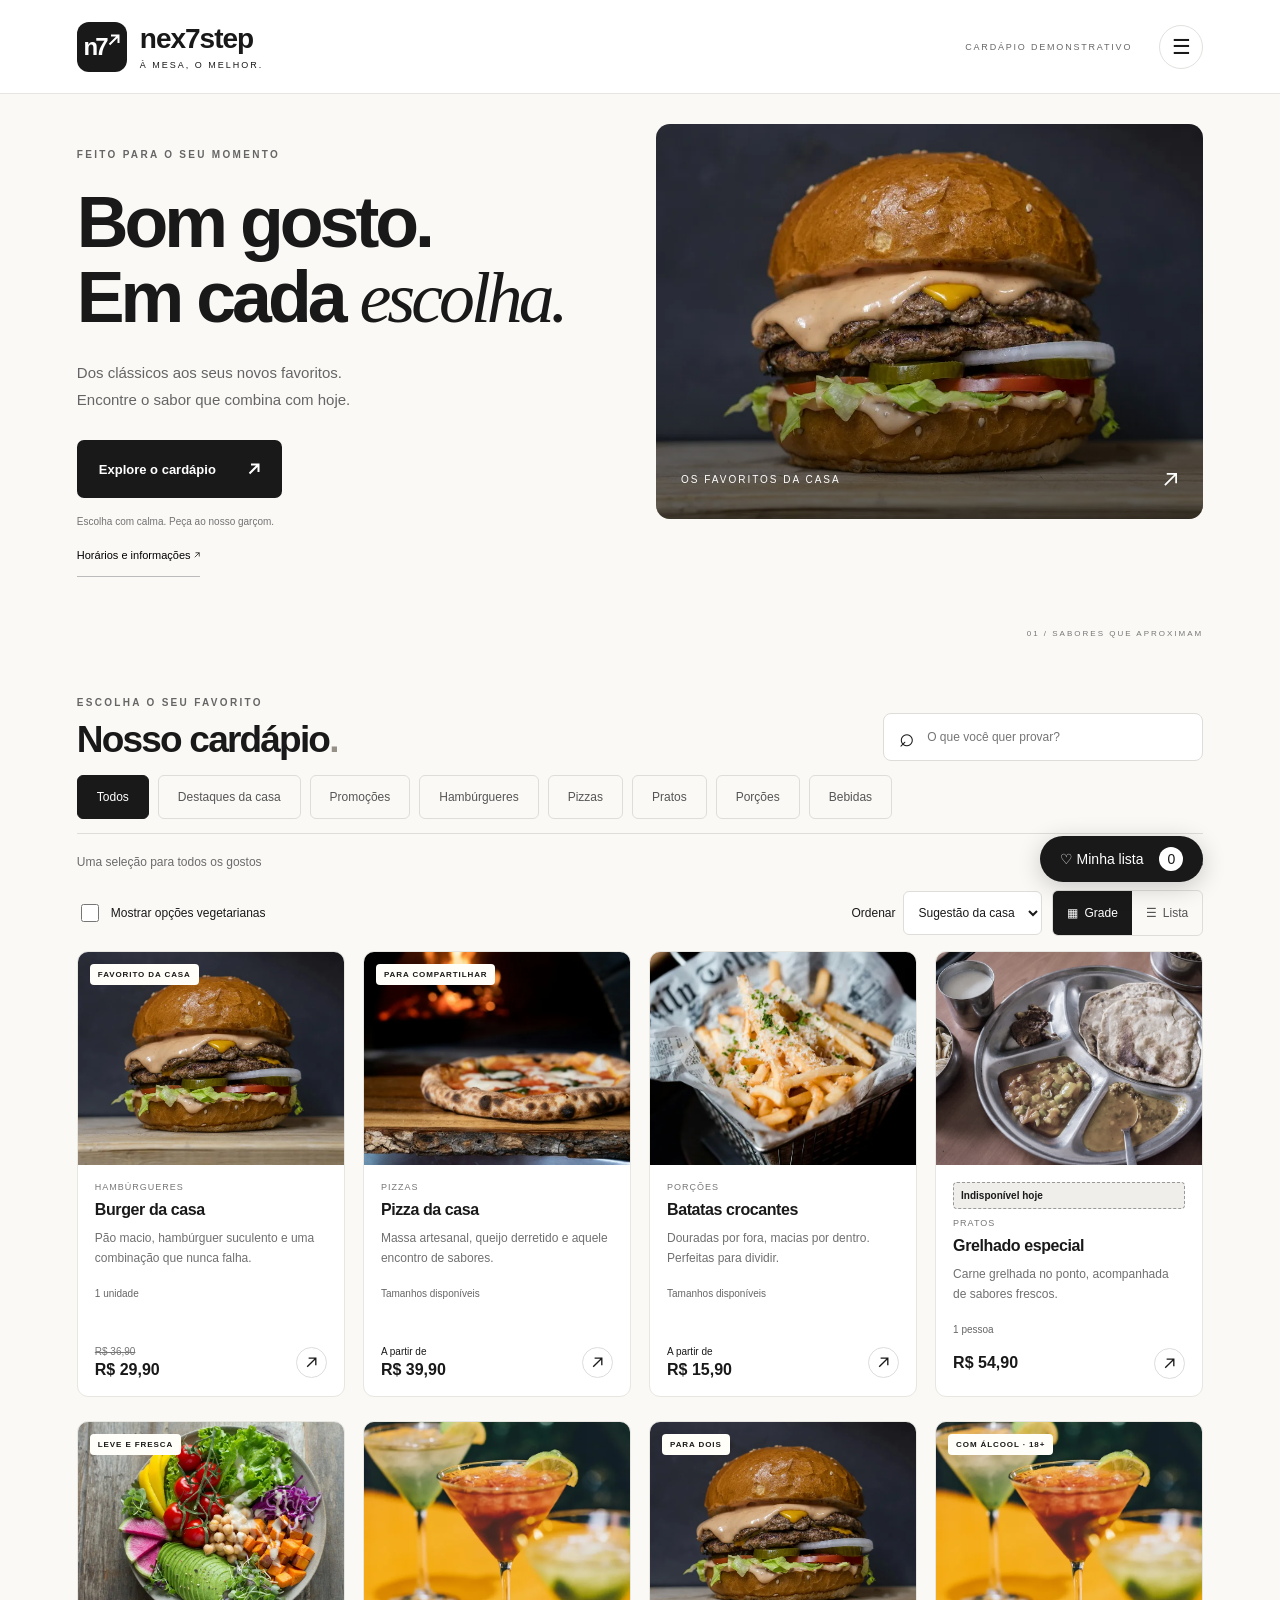
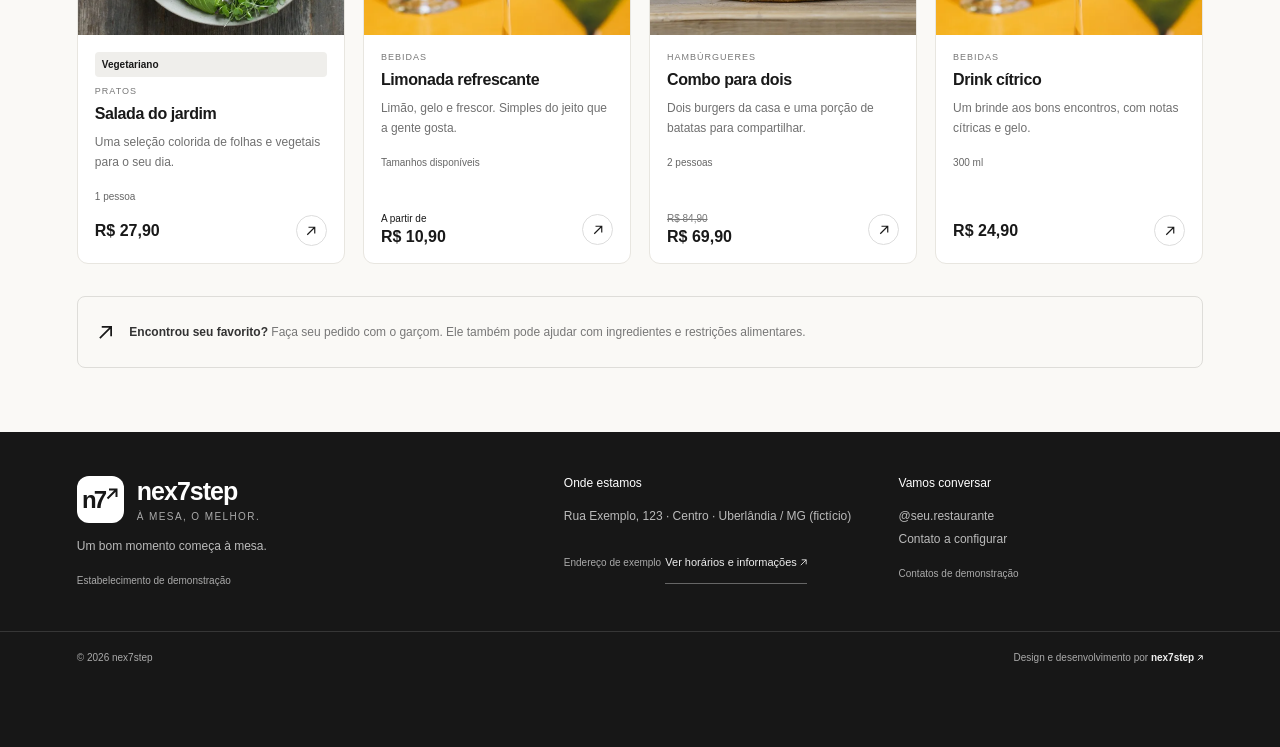
==== commit 6fbb11e2: "Corrige fim da página, refaz topo no celular e troca setas por SVG - Rodapé passa a ser o fim da pág" ====
--- a/public/pages/index.html
+++ b/public/pages/index.html
@@ -25,7 +25,7 @@
     <a class="skip" href="#cardapio">Ir para o cardápio</a>
     <header>
       <a class="brand" href="#" aria-label="nex7step, início"
-        ><span class="logo">n7<span>↗</span></span
+        ><span class="logo">n7<span class="seta" aria-hidden="true"></span></span
         ><span>nex7step<small>À MESA, O MELHOR.</small></span></a
       >
       <div class="head-right">
@@ -59,7 +59,7 @@
             Encontre o sabor que combina com hoje.
           </p>
           <a class="primary" href="#cardapio"
-            >Explore o cardápio <span>↗</span></a
+            >Explore o cardápio <span class="seta" aria-hidden="true"></span></a
           ><span class="hero-note"
             >Escolha com calma. Peça ao nosso garçom.</span
           >
@@ -69,7 +69,7 @@
             src="../assets/burger.webp"
             alt="Hambúrguer artesanal com queijo, vegetais e pão de gergelim"
             fetchpriority="high"
-          /><span class="photo-label">OS FAVORITOS DA CASA <span>↗</span></span>
+          /><span class="photo-label">OS FAVORITOS DA CASA <span class="seta" aria-hidden="true"></span></span>
         </div>
         <div class="hero-number">01 / SABORES QUE APROXIMAM</div>
       </section>
@@ -138,7 +138,7 @@
           <button id="reset" class="primary">Limpar filtros</button>
         </div>
         <div class="service-note">
-          <span>↗</span>
+          <span class="seta" aria-hidden="true"></span>
           <p>
             <strong>Encontrou seu favorito?</strong> Faça seu pedido com o
             garçom. Ele também pode ajudar com ingredientes e restrições
@@ -151,7 +151,7 @@
       <div class="footer-top">
         <div>
           <a class="brand footer-brand" href="#"
-            ><span class="logo">n7<span>↗</span></span
+            ><span class="logo">n7<span class="seta" aria-hidden="true"></span></span
             ><span
               >nex7step<small>SABORES. ENCONTROS. BONS MOMENTOS.</small></span
             ></a
@@ -172,7 +172,7 @@
       </div>
       <div class="footer-bottom">
         <span>© <span id="year"></span> nex7step</span
-        ><span>Design e desenvolvimento por <strong>nex7step ↗</strong></span>
+        ><span>Design e desenvolvimento por <strong>nex7step <span class="seta" aria-hidden="true"></span></strong></span>
       </div>
     </footer>
     <dialog id="product-dialog" aria-labelledby="modal-title">
--- a/public/css/style.css
+++ b/public/css/style.css
@@ -38,6 +38,10 @@
   --gutter: 6%;
   --largura-max: 1400px;
   --toque: 44px; /* área mínima de toque */
+
+  /* Seta ↗: traço fino para texto normal, forte para texto em negrito. */
+  --seta-fina: url("data:image/svg+xml,%3Csvg xmlns='http://www.w3.org/2000/svg' viewBox='0 0 12 12' fill='none' stroke='%23000' stroke-width='1.4'%3E%3Cpath d='M1.5 10.5 10.5 1.5M3 1.5h7.5V9'/%3E%3C/svg%3E");
+  --seta-forte: url("data:image/svg+xml,%3Csvg xmlns='http://www.w3.org/2000/svg' viewBox='0 0 12 12' fill='none' stroke='%23000' stroke-width='2'%3E%3Cpath d='M1.5 10.5 10.5 1.5M3 1.5h7.5V9'/%3E%3C/svg%3E");
 }
 
 /* 2. Base ----------------------------------------------------------------- */
@@ -47,10 +51,10 @@
 html {
   scroll-behavior: smooth;
   scroll-padding-top: 100px;
+  overscroll-behavior-y: none; /* sem "puxar" além do rodapé */
 }
 body {
   margin: 0;
-  padding-bottom: 80px; /* espaço para o botão “Minha lista” */
   background: var(--page-bg);
   color: var(--ink);
   font-family: Arial, Helvetica, sans-serif;
@@ -92,6 +96,23 @@
 }
 
 /* 3. Utilitários ---------------------------------------------------------- */
+/* Seta ↗ desenhada em SVG e pintada com a cor do texto (currentColor).
+   O caractere ↗ vira emoji azul em vários celulares. */
+.seta {
+  display: inline-block;
+  width: 0.62em;
+  height: 0.62em;
+  vertical-align: -0.02em;
+  background-color: currentColor;
+  -webkit-mask: var(--seta-fina) center / contain no-repeat;
+  mask: var(--seta-fina) center / contain no-repeat;
+}
+.logo .seta,
+.primary .seta,
+strong .seta {
+  -webkit-mask-image: var(--seta-forte);
+  mask-image: var(--seta-forte);
+}
 [hidden] {
   display: none !important;
 }
@@ -162,10 +183,11 @@
   border-radius: 12px;
   letter-spacing: -3px;
 }
-.logo span {
+.logo .seta {
   font-size: 20px;
-  margin-top: -13px;
-  margin-left: 3px;
+  width: 0.62em;
+  height: 0.62em;
+  margin: -0.62em 0 0 2px;
 }
 .custom-logo {
   width: 46px;
@@ -283,8 +305,9 @@
   justify-content: space-between;
   align-items: center;
 }
-.photo-label span {
+.photo-label .seta {
   font-size: 25px;
+  margin: 0.29em 0;
 }
 .hero-number {
   grid-column: 1/-1;
@@ -317,8 +340,9 @@
   font-size: 13px;
   font-weight: 600;
 }
-.primary span {
+.primary .seta {
   font-size: 20px;
+  margin: 0.29em 0; /* mantém a altura de linha que a seta em texto tinha */
 }
 .primary:disabled {
   background: #e3e1db;
@@ -663,8 +687,10 @@
   align-items: center;
   gap: 16px;
 }
-.service-note > span {
+.service-note > .seta {
   font-size: 25px;
+  margin: 0.29em 0;
+  flex-shrink: 0;
 }
 .service-note p {
   font-size: 12px;
@@ -736,7 +762,8 @@
   background: var(--grafite);
   border-top: 1px solid #363636;
   color: #aaa;
-  padding: 20px var(--gutter);
+  /* Espaço inferior para o botão “Minha lista” não cobrir o texto. */
+  padding: 20px var(--gutter) 84px;
   display: flex;
   justify-content: space-between;
   font-size: 10px;
@@ -1065,6 +1092,20 @@
   padding: 4px 8px;
   border-radius: 30px;
   margin-left: 12px;
+}
+/* Sobre o rodapé escuro, o botão se inverte como o logo do rodapé. */
+.list-fab {
+  transition:
+    background-color 0.2s,
+    color 0.2s;
+}
+.list-fab.sobre-rodape {
+  background: var(--branco);
+  color: var(--grafite);
+}
+.list-fab.sobre-rodape span {
+  background: var(--grafite);
+  color: var(--branco);
 }
 .toast {
   position: fixed;
@@ -1147,9 +1188,13 @@
     width: 40px;
     height: 40px;
     border-radius: 10px;
+    font-size: 21px;
+  }
+  .logo .seta {
+    font-size: 17px;
   }
   .brand small {
-    font-size: 6px;
+    font-size: 7px;
     letter-spacing: 1.8px;
   }
   .demo {
@@ -1159,13 +1204,12 @@
     top: 65px;
   }
 
-  /* Hero compacto: texto + foto pequena ao lado */
+  /* Hero: mesma composição do desktop, empilhada (texto, depois foto) */
   .hero {
-    grid-template-columns: 1fr 105px;
-    gap: 12px;
-    padding-top: 22px;
-    padding-bottom: 16px;
-    align-items: center;
+    grid-template-columns: 1fr;
+    gap: 22px;
+    padding-top: 28px;
+    padding-bottom: 8px;
   }
   .hero-copy {
     padding: 0;
@@ -1174,43 +1218,47 @@
     font-size: 8px;
     letter-spacing: 1.8px;
   }
-  .hero .eyebrow {
-    font-size: 7px;
-    letter-spacing: 1px;
+  .hero .eyebrow,
+  .hero-note,
+  .hero-number {
+    display: none;
   }
   .hero h1 {
-    font-size: 30px;
-    letter-spacing: -1px;
-    line-height: 1.12;
-    margin: 10px 0;
-  }
-  .hero h1 br,
-  .hero p br {
-    display: none;
+    font-size: 44px;
+    letter-spacing: -2px;
+    line-height: 1.02;
+    margin: 0 0 16px;
   }
   .hero p {
-    font-size: 11px;
-    line-height: 1.65;
-    margin: 0 0 10px;
-    max-width: 280px;
-  }
-  .hero .primary,
-  .hero-note,
-  .hero-number,
+    font-size: 14px;
+    line-height: 1.6;
+    margin: 0 0 22px;
+  }
+  .hero .primary {
+    padding: 15px 20px;
+    gap: 28px;
+  }
+  .restaurant-info {
+    display: block;
+    font-size: 12px;
+    margin: 10px 0 0;
+    padding: 8px 0;
+  }
+  .hero-photo {
+    height: 220px;
+    border-radius: 12px;
+  }
+  .hero-photo img {
+    object-position: 50% 55%;
+  }
   .photo-label {
-    display: none;
-  }
-  .hero-photo {
-    height: 155px;
-    border-radius: 9px;
-  }
-  .hero-photo img {
-    object-position: 48% 50%;
-  }
-  .restaurant-info {
-    font-size: 10px;
-    margin: 0;
-    padding: 6px 0;
+    bottom: 18px;
+    left: 20px;
+    right: 20px;
+    font-size: 9px;
+  }
+  .photo-label .seta {
+    font-size: 20px;
   }
 
   /* Catálogo */
@@ -1389,14 +1437,14 @@
 
 /* Celulares muito estreitos */
 @media (max-width: 350px) {
-  .hero {
-    grid-template-columns: 1fr 85px;
-  }
   .hero h1 {
-    font-size: 26px;
+    font-size: 37px;
+  }
+  .hero p br {
+    display: none;
   }
   .hero-photo {
-    height: 140px;
+    height: 190px;
   }
   .products {
     gap: 9px;
